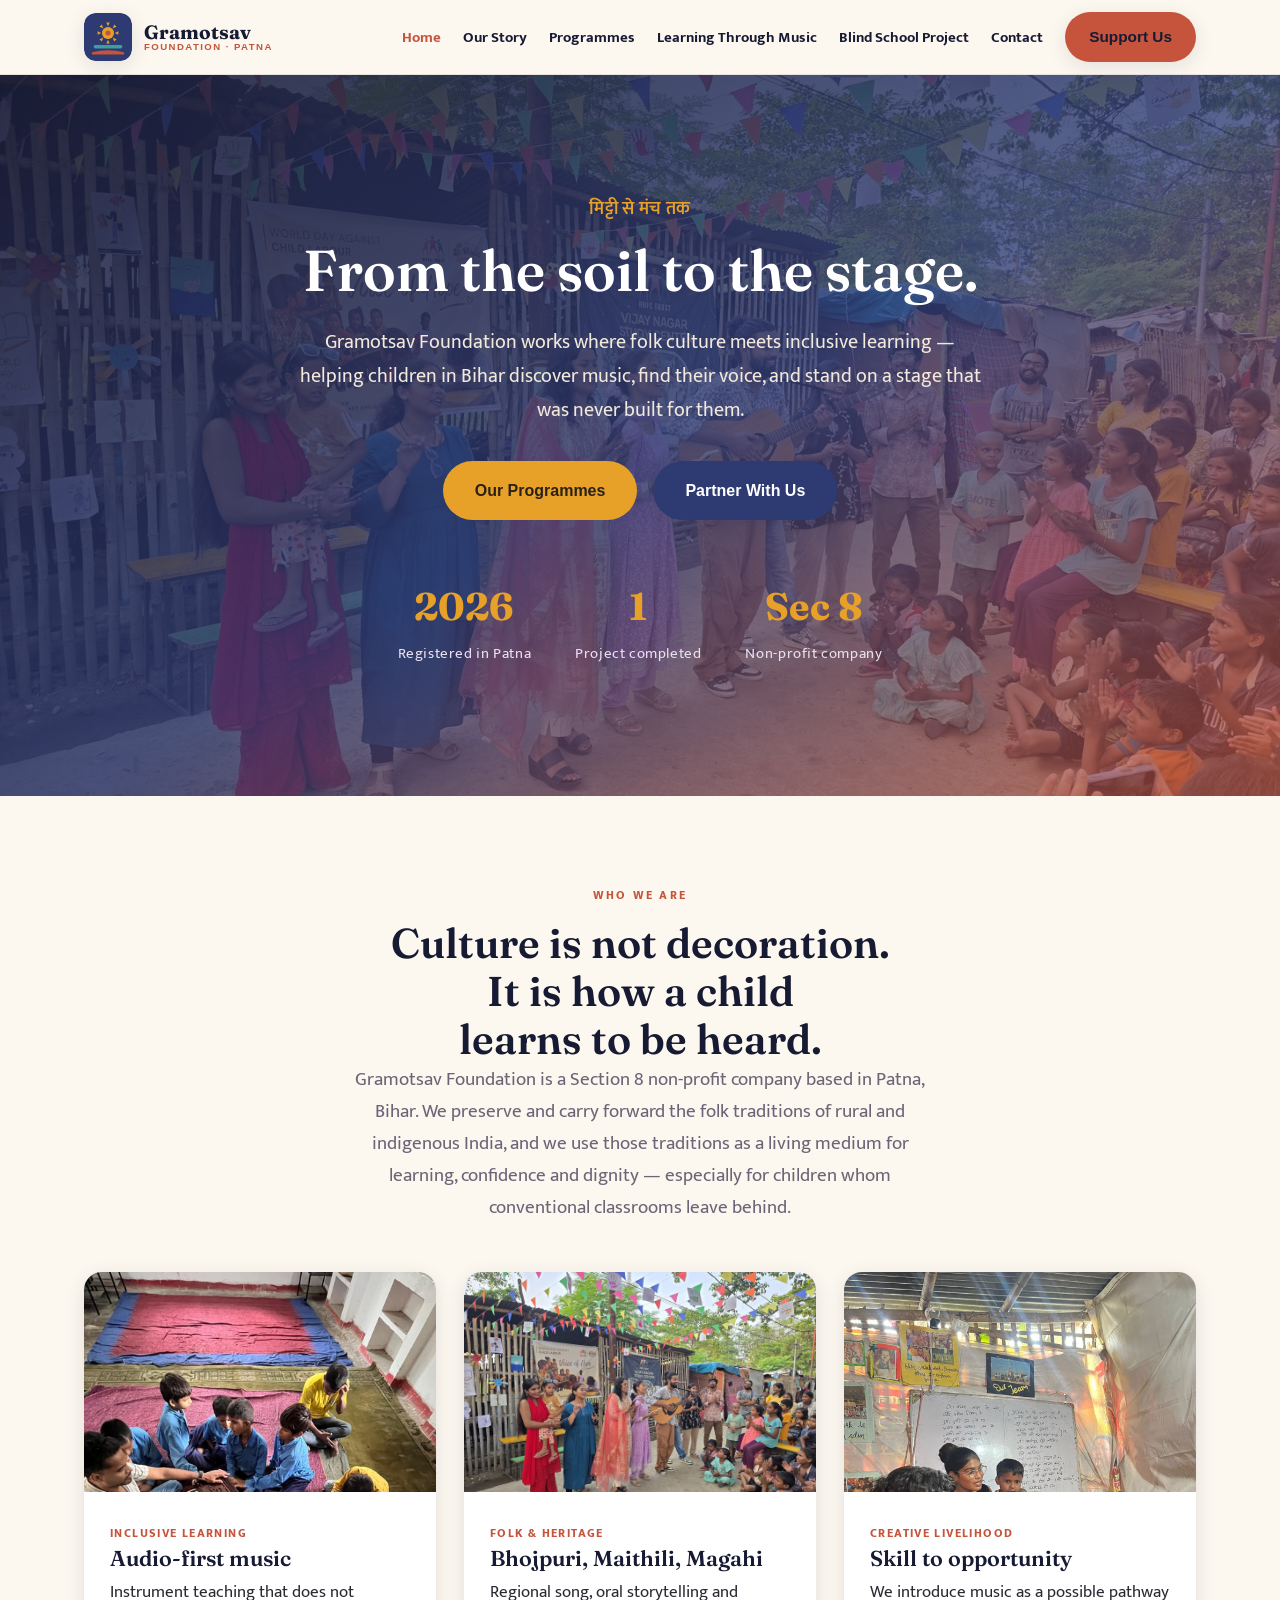
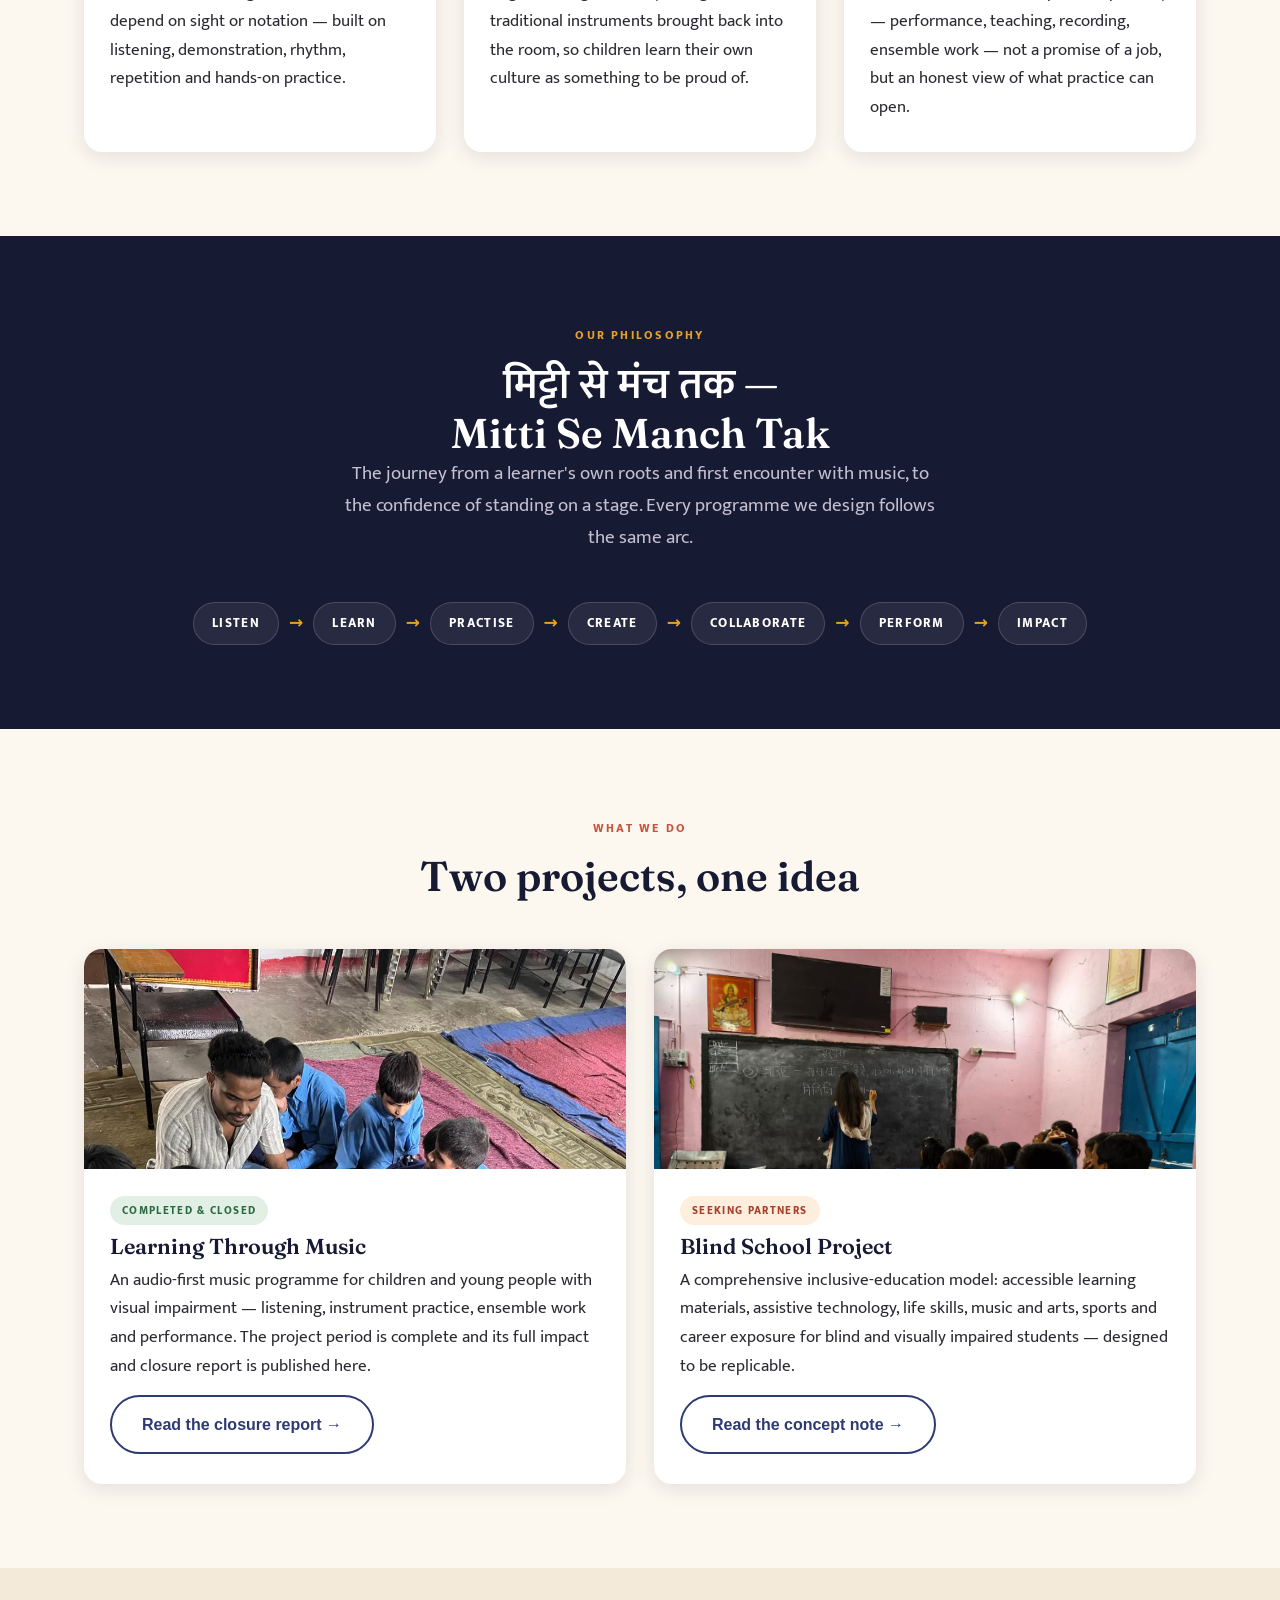
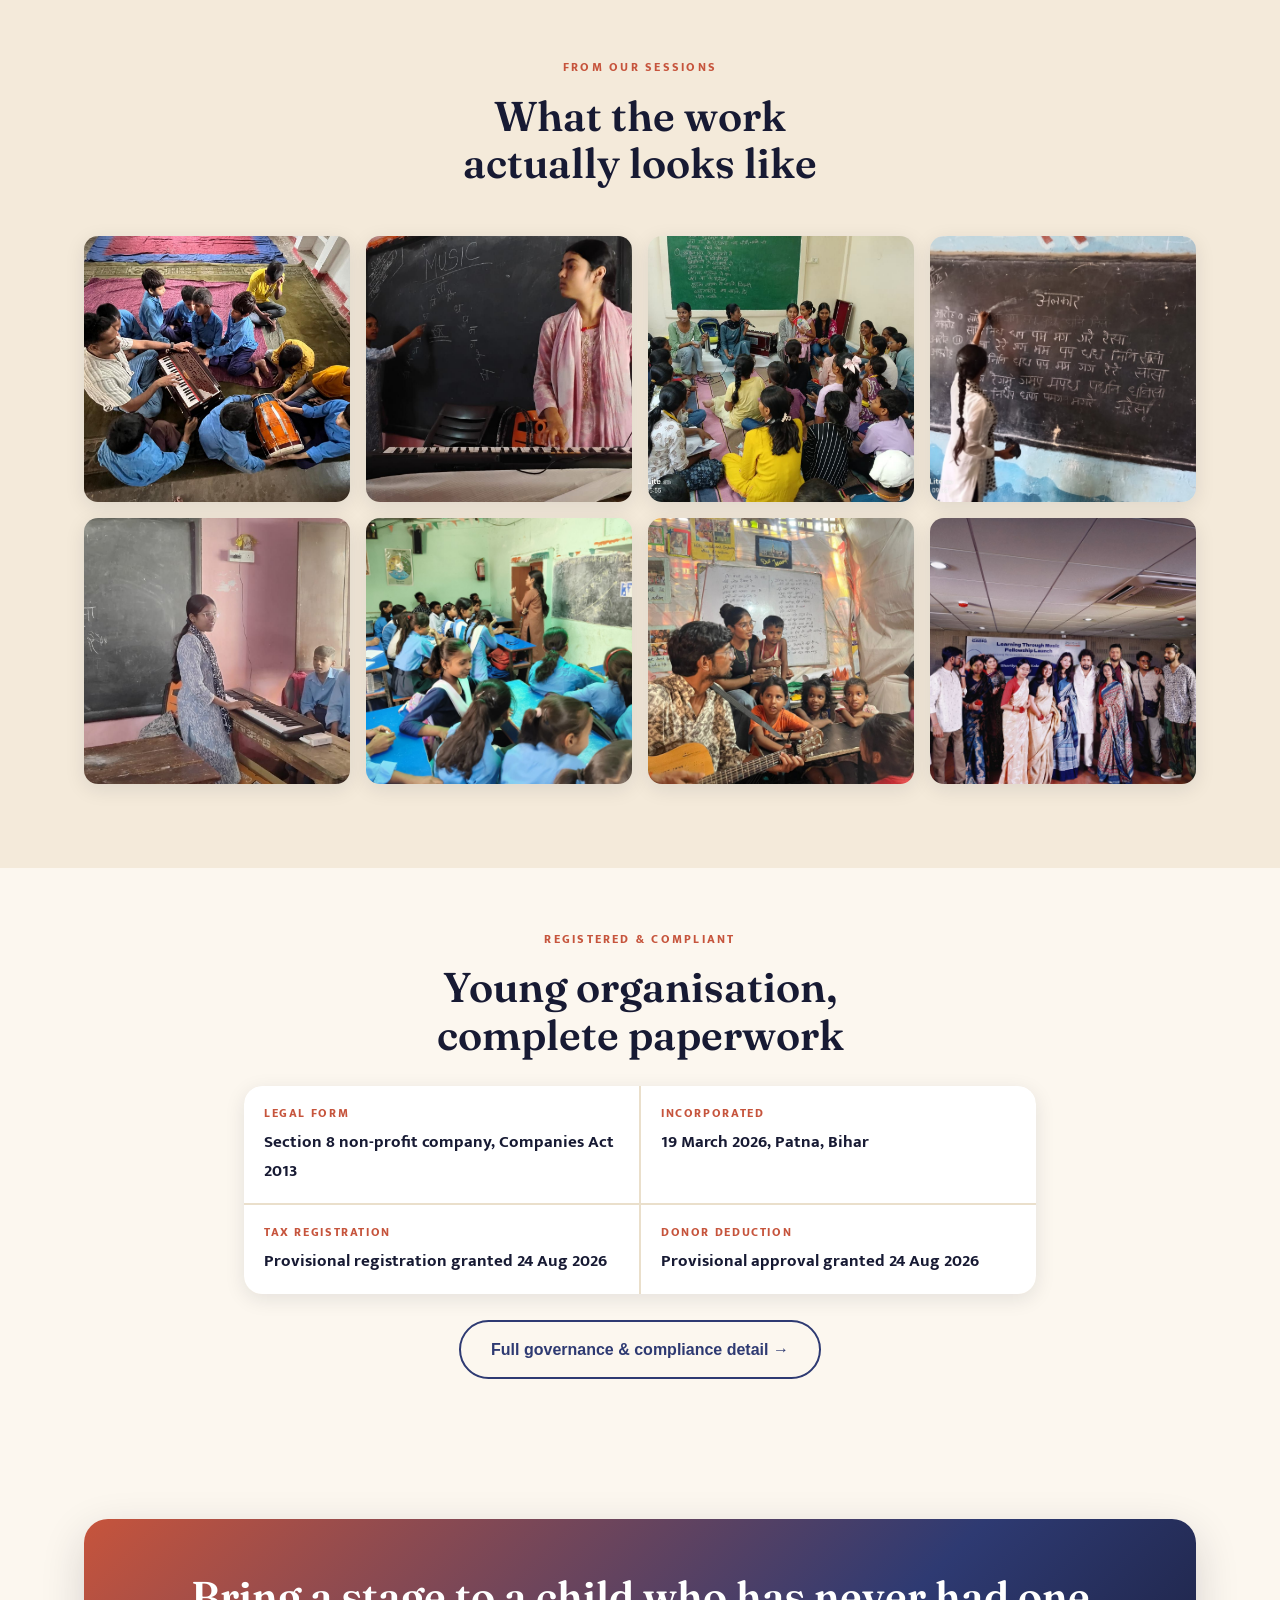
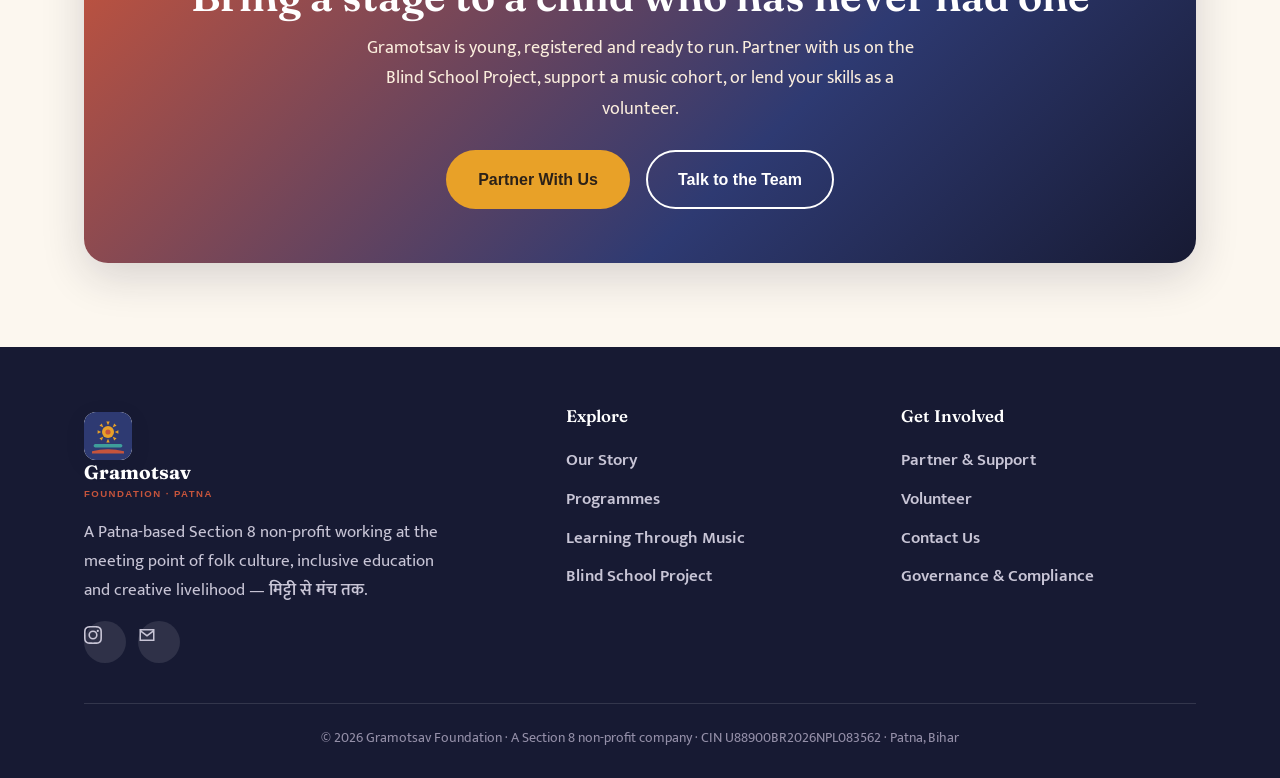
==== index.html @ 34607c69 "Gramotsav Foundation site + launch communication materials Eight-page static site for GitHub Pages, " ====
<!DOCTYPE html>
<html lang="en">
<head>
<meta charset="UTF-8" />
<meta name="viewport" content="width=device-width, initial-scale=1.0" />
<title>Gramotsav Foundation — Folk Culture & Inclusive Learning, Patna</title>
<meta name="description" content="Gramotsav Foundation is a Patna-based Section 8 non-profit using folk culture, music and the arts to build confidence, inclusion and creative livelihoods in Bihar. Mitti Se Manch Tak." />
<meta property="og:title" content="Gramotsav Foundation — Folk Culture & Inclusive Learning, Patna" />
<meta property="og:description" content="Gramotsav Foundation is a Patna-based Section 8 non-profit using folk culture, music and the arts to build confidence, inclusion and creative livelihoods in Bihar. Mitti Se Manch Tak." />
<meta property="og:type" content="website" />
<meta property="og:image" content="logo.png" />
<link rel="icon" href="logo.svg" type="image/svg+xml" />
<link rel="apple-touch-icon" href="logo.png" />
<link rel="preconnect" href="https://fonts.googleapis.com">
<link rel="preconnect" href="https://fonts.gstatic.com" crossorigin>
<link href="https://fonts.googleapis.com/css2?family=Fraunces:opsz,wght@9..144,500;9..144,600;9..144,700&family=Mukta:wght@400;600;700;800&display=swap" rel="stylesheet">
<link rel="stylesheet" href="styles.css" />
</head>
<body>

<header class="site-header">
  <nav class="nav">
    <a class="brand" href="index.html">
      <img class="brand-logo" src="logo.svg" alt="Gramotsav Foundation logo" />
      <span class="brand-name">Gramotsav<span>Foundation · Patna</span></span>
    </a>
    <button class="nav-toggle" aria-label="Menu" aria-expanded="false">&#9776;</button>
    <ul class="nav-links">
      <li><a href="index.html" class="active">Home</a></li>
      <li><a href="our-story.html">Our Story</a></li>
      <li><a href="programmes.html">Programmes</a></li>
      <li><a href="learning-through-music.html">Learning Through Music</a></li>
      <li><a href="blind-school-project.html">Blind School Project</a></li>
      <li><a href="contact.html">Contact</a></li>
      <li><a href="support.html" class="btn btn--primary nav-cta">Support Us</a></li>
    </ul>
  </nav>
</header>

<section class="hero">
  <div class="container">
    <span class="tagline-hi">मिट्टी से मंच तक</span>
    <h1>From the soil to the stage.</h1>
    <p>Gramotsav Foundation works where folk culture meets inclusive learning &mdash; helping children in Bihar discover music, find their voice, and stand on a stage that was never built for them.</p>
    <div class="btn-row">
      <a href="programmes.html" class="btn btn--light">Our Programmes</a>
      <a href="support.html" class="btn btn--green">Partner With Us</a>
    </div>
    <div class="hero-stats">
      <div class="hero-stat"><b>2026</b><span>Registered in Patna</span></div>
      <div class="hero-stat"><b>1</b><span>Project completed</span></div>
      <div class="hero-stat"><b>Sec&nbsp;8</b><span>Non-profit company</span></div>
    </div>
  </div>
</section>

<!-- MISSION -->
<section class="section">
  <div class="container section-head">
    <span class="eyebrow">Who We Are</span>
    <h2>Culture is not decoration. It is how a child learns to be heard.</h2>
    <p class="lead mx-auto">Gramotsav Foundation is a Section 8 non-profit company based in Patna, Bihar. We preserve and carry forward the folk traditions of rural and indigenous India, and we use those traditions as a living medium for learning, confidence and dignity &mdash; especially for children whom conventional classrooms leave behind.</p>
  </div>
  <div class="container">
    <div class="grid grid-3">
      <div class="card">
        <div class="card-media"><img src="img/harmonium-hands.jpg" alt="Children gathered closely around a harmonium and dholak, learning by touch and sound" /></div>
        <div class="card-body">
          <span class="card-tag">Inclusive Learning</span>
          <h3>Audio-first music</h3>
          <p>Instrument teaching that does not depend on sight or notation &mdash; built on listening, demonstration, rhythm, repetition and hands-on practice.</p>
        </div>
      </div>
      <div class="card">
        <div class="card-media"><img src="img/community-event.jpg" alt="A community cultural gathering with festive bunting and families watching a performance" /></div>
        <div class="card-body">
          <span class="card-tag">Folk &amp; Heritage</span>
          <h3>Bhojpuri, Maithili, Magahi</h3>
          <p>Regional song, oral storytelling and traditional instruments brought back into the room, so children learn their own culture as something to be proud of.</p>
        </div>
      </div>
      <div class="card">
        <div class="card-media"><img src="img/guitar-community.jpg" alt="A facilitator playing guitar with young children in a community learning space" /></div>
        <div class="card-body">
          <span class="card-tag">Creative Livelihood</span>
          <h3>Skill to opportunity</h3>
          <p>We introduce music as a possible pathway &mdash; performance, teaching, recording, ensemble work &mdash; not a promise of a job, but an honest view of what practice can open.</p>
        </div>
      </div>
    </div>
  </div>
</section>

<!-- PHILOSOPHY -->
<section class="section section--navy">
  <div class="container section-head">
    <span class="eyebrow">Our Philosophy</span>
    <h2><span class="devnagri">मिट्टी से मंच तक</span> &mdash; Mitti Se Manch Tak</h2>
    <p class="lead mx-auto">The journey from a learner's own roots and first encounter with music, to the confidence of standing on a stage. Every programme we design follows the same arc.</p>
  </div>
  <div class="container">
<div class="journey">
  <span>Listen</span><i>&rarr;</i><span>Learn</span><i>&rarr;</i><span>Practise</span><i>&rarr;</i>
  <span>Create</span><i>&rarr;</i><span>Collaborate</span><i>&rarr;</i><span>Perform</span><i>&rarr;</i><span>Impact</span>
</div>
</div>
</section>

<!-- PROGRAMMES -->
<section class="section">
  <div class="container section-head">
    <span class="eyebrow">What We Do</span>
    <h2>Two projects, one idea</h2>
  </div>
  <div class="container">
    <div class="grid grid-2">
      <div class="card">
        <div class="card-media"><img src="img/harmonium-dholak.jpg" alt="Students seated on the floor around a harmonium and dholak during a music session" /></div>
        <div class="card-body">
          <span class="pill pill--done">Completed &amp; closed</span>
          <h3>Learning Through Music</h3>
          <p>An audio-first music programme for children and young people with visual impairment &mdash; listening, instrument practice, ensemble work and performance. The project period is complete and its full impact and closure report is published here.</p>
          <a href="learning-through-music.html" class="btn btn--ghost" style="margin-top:14px;">Read the closure report &rarr;</a>
        </div>
      </div>
      <div class="card">
        <div class="card-media"><img src="img/music-session-school.jpg" alt="A facilitator teaching a music session to a class of school students" /></div>
        <div class="card-body">
          <span class="pill pill--open">Seeking partners</span>
          <h3>Blind School Project</h3>
          <p>A comprehensive inclusive-education model: accessible learning materials, assistive technology, life skills, music and arts, sports and career exposure for blind and visually impaired students &mdash; designed to be replicable.</p>
          <a href="blind-school-project.html" class="btn btn--ghost" style="margin-top:14px;">Read the concept note &rarr;</a>
        </div>
      </div>
    </div>
  </div>
</section>

<!-- GALLERY -->
<section class="section section--soft">
  <div class="container section-head">
    <span class="eyebrow">From Our Sessions</span>
    <h2>What the work actually looks like</h2>
  </div>
  <div class="container">
    <div class="gallery">
      <a href="img/harmonium-hands.jpg" target="_blank"><img src="img/harmonium-hands.jpg" alt="Children learning harmonium by touch" loading="lazy" /></a>
      <a href="img/music-class-board.jpg" target="_blank"><img src="img/music-class-board.jpg" alt="A music session at the blackboard with a keyboard" loading="lazy" /></a>
      <a href="img/community-session.jpg" target="_blank"><img src="img/community-session.jpg" alt="A community learning session with children seated on the floor" loading="lazy" /></a>
      <a href="img/blackboard-alankar.jpg" target="_blank"><img src="img/blackboard-alankar.jpg" alt="A student writing on the blackboard during a session" loading="lazy" /></a>
      <a href="img/keyboard-teaching.jpg" target="_blank"><img src="img/keyboard-teaching.jpg" alt="A facilitator teaching at the keyboard" loading="lazy" /></a>
      <a href="img/classroom-activity.jpg" target="_blank"><img src="img/classroom-activity.jpg" alt="Students working together during a classroom activity" loading="lazy" /></a>
      <a href="img/guitar-community.jpg" target="_blank"><img src="img/guitar-community.jpg" alt="A guitar session with young children in a community space" loading="lazy" /></a>
      <a href="img/fellowship-launch.jpg" target="_blank"><img src="img/fellowship-launch.jpg" alt="The Learning Through Music Fellowship launch event" loading="lazy" /></a>
    </div>
  </div>
</section>

<!-- REGISTRATION STRIP -->
<section class="section section--tight">
  <div class="container section-head" style="margin-bottom:26px;">
    <span class="eyebrow">Registered &amp; Compliant</span>
    <h2>Young organisation, complete paperwork</h2>
  </div>
  <div class="container" style="max-width:840px;">
    <dl class="facts">
      <div><dt>Legal form</dt><dd>Section 8 non-profit company, Companies Act 2013</dd></div>
      <div><dt>Incorporated</dt><dd>19 March 2026, Patna, Bihar</dd></div>
      <div><dt>Tax registration</dt><dd>Provisional registration granted 24 Aug 2026</dd></div>
      <div><dt>Donor deduction</dt><dd>Provisional approval granted 24 Aug 2026</dd></div>
    </dl>
    <div class="btn-row center" style="margin-top:26px;">
      <a href="transparency.html" class="btn btn--ghost">Full governance &amp; compliance detail &rarr;</a>
    </div>
  </div>
</section>

<section class="section">
  <div class="container">
    <div class="cta-band">
      <h2>Bring a stage to a child who has never had one</h2>
      <p>Gramotsav is young, registered and ready to run. Partner with us on the Blind School Project, support a music cohort, or lend your skills as a volunteer.</p>
      <div class="btn-row center">
        <a href="support.html" class="btn btn--light">Partner With Us</a>
        <a href="contact.html" class="btn btn--ghost" style="border-color:#fff;color:#fff;">Talk to the Team</a>
      </div>
    </div>
  </div>
</section>

<footer class="site-footer">
  <div class="container">
    <div class="footer-grid">
      <div>
        <a class="brand" href="index.html" style="margin-bottom:14px;">
          <img class="brand-logo" src="logo.svg" alt="Gramotsav Foundation logo" />
          <span class="brand-name" style="color:#fff;">Gramotsav<span>Foundation · Patna</span></span>
        </a>
        <p style="max-width:36ch;">A Patna-based Section 8 non-profit working at the meeting point of folk culture, inclusive education and creative livelihood &mdash; <span class="devnagri">मिट्टी से मंच तक</span>.</p>
        <div class="socials">
          <a class="social-btn" href="https://www.instagram.com/gramotsavfoundation/" target="_blank" rel="noopener" aria-label="Instagram"><svg viewBox="0 0 24 24" aria-hidden="true"><path d="M12 2.16c3.2 0 3.58.01 4.85.07 1.17.05 1.8.25 2.23.41.56.22.96.48 1.38.9.42.42.68.82.9 1.38.16.42.36 1.06.41 2.23.06 1.27.07 1.65.07 4.85s-.01 3.58-.07 4.85c-.05 1.17-.25 1.8-.41 2.23-.22.56-.48.96-.9 1.38-.42.42-.82.68-1.38.9-.42.16-1.06.36-2.23.41-1.27.06-1.65.07-4.85.07s-3.58-.01-4.85-.07c-1.17-.05-1.8-.25-2.23-.41a3.7 3.7 0 0 1-1.38-.9 3.7 3.7 0 0 1-.9-1.38c-.16-.42-.36-1.06-.41-2.23C2.17 15.58 2.16 15.2 2.16 12s.01-3.58.07-4.85c.05-1.17.25-1.8.41-2.23.22-.56.48-.96.9-1.38.42-.42.82-.68 1.38-.9.42-.16 1.06-.36 2.23-.41C8.42 2.17 8.8 2.16 12 2.16ZM12 0C8.74 0 8.33.01 7.05.07 5.78.13 4.9.33 4.14.63c-.79.3-1.46.72-2.13 1.38C1.35 2.68.93 3.35.63 4.14.33 4.9.13 5.78.07 7.05.01 8.33 0 8.74 0 12s.01 3.67.07 4.95c.06 1.27.26 2.15.56 2.91.3.79.72 1.46 1.38 2.13.67.66 1.34 1.08 2.13 1.38.76.3 1.64.5 2.91.56C8.33 23.99 8.74 24 12 24s3.67-.01 4.95-.07c1.27-.06 2.15-.26 2.91-.56a5.9 5.9 0 0 0 2.13-1.38 5.9 5.9 0 0 0 1.38-2.13c.3-.76.5-1.64.56-2.91.06-1.28.07-1.69.07-4.95s-.01-3.67-.07-4.95c-.06-1.27-.26-2.15-.56-2.91a5.9 5.9 0 0 0-1.38-2.13A5.9 5.9 0 0 0 19.86.63c-.76-.3-1.64-.5-2.91-.56C15.67.01 15.26 0 12 0Zm0 5.84a6.16 6.16 0 1 0 0 12.32 6.16 6.16 0 0 0 0-12.32ZM12 16a4 4 0 1 1 0-8 4 4 0 0 1 0 8Zm6.41-10.85a1.44 1.44 0 1 0 0 2.88 1.44 1.44 0 0 0 0-2.88Z"/></svg></a>
          <a class="social-btn" href="mailto:gramotsavfoundation@gmail.com" aria-label="Email"><svg viewBox="0 0 24 24" aria-hidden="true"><path d="M2 4h20v16H2V4Zm2.4 2L12 11.6 19.6 6H4.4ZM20 8.3l-8 5.9-8-5.9V18h16V8.3Z"/></svg></a>
        </div>
      </div>
      <div>
        <h4>Explore</h4>
        <a href="our-story.html">Our Story</a>
        <a href="programmes.html">Programmes</a>
        <a href="learning-through-music.html">Learning Through Music</a>
        <a href="blind-school-project.html">Blind School Project</a>
      </div>
      <div>
        <h4>Get Involved</h4>
        <a href="support.html">Partner &amp; Support</a>
        <a href="support.html#volunteer">Volunteer</a>
        <a href="contact.html">Contact Us</a>
        <a href="transparency.html">Governance &amp; Compliance</a>
      </div>
    </div>
    <div class="footer-bottom">
      &copy; 2026 Gramotsav Foundation &middot; A Section 8 non-profit company &middot; CIN U88900BR2026NPL083562 &middot; Patna, Bihar
    </div>
  </div>
</footer>

<script src="main.js"></script>
</body>
</html>
---- styles.css ----
/* ==========================================================================
   GRAMOTSAV FOUNDATION — shared stylesheet
   Palette: indigo night, marigold, terracotta and river-teal on warm cream.
   Drawn from Indian folk-festival colour — the mitti (earth) and the manch (stage).
   ========================================================================== */

:root {
  --indigo: #2E3A72;
  --indigo-dark: #1F2750;
  --night: #171A33;
  --marigold: #E8A128;
  --marigold-dark: #C9860F;
  --terracotta: #C6543C;
  --terracotta-dark: #A63F2B;
  --teal: #3E9E9B;
  --teal-deep: #2C7B79;
  --bg: #FCF7EF;
  --bg-deep: #F4EADA;
  --ink: #2B2A33;
  --muted: #6A6577;
  --white: #ffffff;
  --shadow: 0 14px 44px rgba(23, 26, 51, 0.16);
  --shadow-sm: 0 5px 20px rgba(23, 26, 51, 0.10);
  --radius: 18px;
  --maxw: 1160px;

  /* aliases so inherited rules keep working */
  --blue: var(--indigo);
  --blue-dark: var(--indigo-dark);
  --navy: var(--night);
  --magenta: var(--terracotta);
  --magenta-dark: var(--terracotta-dark);
  --purple: var(--indigo);
}

* { margin: 0; padding: 0; box-sizing: border-box; }
html { scroll-behavior: smooth; }

body {
  font-family: 'Mukta', 'Nunito Sans', system-ui, -apple-system, sans-serif;
  color: var(--ink);
  background: var(--bg);
  line-height: 1.7;
  font-size: 17px;
  -webkit-font-smoothing: antialiased;
}

h1, h2, h3, h4 {
  font-family: 'Fraunces', Georgia, serif;
  text-wrap: balance;
  color: var(--navy);
  line-height: 1.15;
  font-weight: 600;
}
h1 { font-size: clamp(2.2rem, 5vw, 3.6rem); }
h2 { font-size: clamp(1.8rem, 3.5vw, 2.6rem); }
h3 { font-size: 1.35rem; }

a { color: var(--blue); text-decoration: none; transition: color .2s; }
a:hover { color: var(--blue-dark); }
img { max-width: 100%; display: block; }

.container { max-width: var(--maxw); margin: 0 auto; padding: 0 24px; }
.section { padding: 84px 0; }
.section--tight { padding: 56px 0; }
.section--soft { background: var(--bg-deep); }
.section--navy { background: var(--night); color: #d8d6e4; }
.section--navy h2, .section--navy h3 { color: #fff; }

.eyebrow {
  display: inline-block; text-transform: uppercase; letter-spacing: 0.18em;
  font-size: 0.78rem; font-weight: 800; color: var(--magenta); margin-bottom: 14px;
}
.section--navy .eyebrow { color: var(--marigold); }

.lead { font-size: 1.18rem; color: var(--muted); max-width: 60ch; }
.section--navy .lead { color: #c2bfd2; }

.center { text-align: center; }
.mx-auto { margin-left: auto; margin-right: auto; }
.mt-40 { margin-top: 40px; }
.mb-16 { margin-bottom: 16px; }
.section-head { text-align: center; max-width: 64ch; margin: 0 auto 48px; }

/* ---------- Buttons ---------- */
.btn {
  display: inline-block; padding: 14px 30px; border-radius: 999px;
  font-weight: 800; font-family: 'Nunito Sans', sans-serif; font-size: 1rem;
  cursor: pointer; border: 2px solid transparent;
  transition: transform .15s, box-shadow .2s, background .2s;
}
.btn:hover { transform: translateY(-2px); }
.btn--primary { background: var(--magenta); color: #fff; box-shadow: var(--shadow-sm); }
.btn--primary:hover { background: var(--magenta-dark); color: #fff; }
.btn--green { background: var(--blue); color: #fff; box-shadow: var(--shadow-sm); }  /* adopt / secondary */
.btn--green:hover { background: var(--blue-dark); color: #fff; }
.btn--ghost { background: transparent; border-color: var(--blue); color: var(--blue); }
.btn--ghost:hover { background: var(--blue); color: #fff; }
.btn--light { background: var(--marigold); color: #2B2118; }
.btn--light:hover { background: var(--marigold-dark); color: #2B2118; }
.btn-row { display: flex; gap: 16px; flex-wrap: wrap; }
.btn-row.center { justify-content: center; }

/* ---------- Header / Nav ---------- */
.site-header {
  position: sticky; top: 0; z-index: 50;
  background: rgba(252, 247, 239, 0.93); backdrop-filter: blur(10px);
  border-bottom: 1px solid rgba(23,26,51,0.09);
}
.nav { display: flex; align-items: center; justify-content: space-between;
  padding: 12px 24px; max-width: var(--maxw); margin: 0 auto; }
.brand { display: flex; align-items: center; gap: 12px; }
.brand-logo { width: 48px; height: 48px; border-radius: 12px; box-shadow: var(--shadow-sm); background:#fff; }
.brand-name { font-family: 'Fraunces', serif; font-weight: 700; font-size: 1.2rem; color: var(--navy); line-height: 1.05; }
.brand-name span { display: block; font-family: 'Nunito Sans', sans-serif; font-weight: 700; font-size: 0.6rem; letter-spacing: 0.15em; text-transform: uppercase; color: var(--magenta); }

.nav-links { display: flex; align-items: center; gap: 22px; list-style: none; }
.nav-links a { color: var(--navy); font-weight: 700; font-size: 0.96rem; }
.nav-links a:hover, .nav-links a.active { color: var(--magenta); }
.nav-cta { padding: 10px 22px !important; font-size: 0.9rem; }
.nav-toggle { display: none; background: none; border: 0; font-size: 1.7rem; color: var(--navy); cursor: pointer; }

/* ---------- Hero ---------- */
.hero {
  position: relative; color: #fff; text-align: center;
  padding: 118px 24px 128px; overflow: hidden;
  background:
    linear-gradient(150deg, rgba(23,26,51,0.90), rgba(46,58,114,0.78) 52%, rgba(198,84,60,0.62)),
    url('img/community-event.jpg') center/cover no-repeat;
}
.hero h1 { color: #fff; max-width: 20ch; margin: 0 auto 20px; text-wrap: balance; }
.hero p { font-size: 1.25rem; max-width: 58ch; margin: 0 auto 34px; color: #f2e9dc; }
.hero .btn-row { justify-content: center; }
.hero-stats { display: flex; gap: 44px; justify-content: center; flex-wrap: wrap; margin-top: 54px; }
.hero-stat b { display: block; font-family: 'Fraunces', serif; font-size: 2.4rem; color: var(--marigold); }
.hero-stat span { font-size: 0.95rem; letter-spacing: 0.04em; color: #eadff0; }

/* ---------- Page banner ---------- */
.page-banner { background: linear-gradient(140deg, var(--night), var(--indigo) 55%, var(--terracotta)); color: #fff; text-align: center; padding: 74px 24px; }
.page-banner h1 { color: #fff; margin-bottom: 12px; }
.page-banner p { color: #ded9ea; max-width: 54ch; margin: 0 auto; font-size: 1.12rem; }

/* ---------- Grid & Cards ---------- */
.grid { display: grid; gap: 28px; }
.grid-2 { grid-template-columns: repeat(2, 1fr); }
.grid-3 { grid-template-columns: repeat(3, 1fr); }
.grid-4 { grid-template-columns: repeat(4, 1fr); }

.card { background: #fff; border-radius: var(--radius); overflow: hidden;
  box-shadow: var(--shadow-sm); transition: transform .2s, box-shadow .2s;
  display: flex; flex-direction: column; }
.card:hover { transform: translateY(-4px); box-shadow: var(--shadow); }
.card-media { height: 220px; display: grid; place-items: center; font-size: 4rem; color: #fff; overflow: hidden; }
.card-media img { width: 100%; height: 100%; object-fit: cover; }
.card-body { padding: 26px 26px 30px; }
.card-body h3 { margin-bottom: 6px; }
.card-tag { font-size: 0.72rem; font-weight: 800; text-transform: uppercase; letter-spacing: 0.12em; color: var(--magenta); }

/* gradient placeholders (fallback / icon tiles) */
.ph-1 { background: linear-gradient(135deg,var(--indigo),var(--teal)); }
.ph-2 { background: linear-gradient(135deg,var(--night),var(--indigo)); }
.ph-3 { background: linear-gradient(135deg,var(--teal-deep),var(--indigo)); }
.ph-4 { background: linear-gradient(135deg,var(--terracotta),var(--marigold)); }
.ph-5 { background: linear-gradient(135deg,var(--indigo),var(--night)); }
.ph-6 { background: linear-gradient(135deg,var(--marigold),var(--terracotta-dark)); }

/* ---------- Story blocks ---------- */
.story { display: grid; grid-template-columns: 1fr 1.2fr; gap: 44px; align-items: center; margin-bottom: 72px; }
.story:last-child { margin-bottom: 0; }
.story:nth-child(even) .story-media { order: 2; }
.story-media { border-radius: var(--radius); min-height: 340px; overflow: hidden;
  display: grid; place-items: center; color: #fff; font-size: 5rem; box-shadow: var(--shadow); }
.story-media img { width: 100%; height: 100%; min-height: 340px; object-fit: cover; }
.story h3 { font-size: 1.9rem; margin-bottom: 8px; }
.story .kicker { color: var(--magenta); font-weight: 800; text-transform: uppercase; letter-spacing: 0.1em; font-size: 0.78rem; }

/* ---------- Quote / testimonial ---------- */
.quote { background: #fff; border-left: 5px solid var(--magenta); border-radius: 14px; padding: 30px 32px; box-shadow: var(--shadow-sm); }
.quote p { font-style: italic; color: var(--muted); margin-bottom: 14px; }
.quote .who { font-weight: 800; color: var(--navy); font-style: normal; }
.quote .who span { display: block; font-weight: 600; font-size: 0.85rem; color: var(--magenta); }

/* ---------- Stat strip ---------- */
.stat-strip { display: grid; grid-template-columns: repeat(4,1fr); gap: 24px; text-align: center; }
.stat-strip .num { font-family: 'Fraunces', serif; font-size: 2.6rem; color: var(--blue); }
.section--navy .stat-strip .num { color: var(--marigold); }
.stat-strip .lbl { font-weight: 700; font-size: 0.95rem; }

/* ---------- Social strip ---------- */
.social-strip { display: grid; grid-template-columns: repeat(3,1fr); gap: 22px; text-align: center; }
.social-stat { background:#fff; border-radius: var(--radius); padding: 26px 18px; box-shadow: var(--shadow-sm); }
.social-stat .big { font-family:'Fraunces',serif; font-size: 2.2rem; color: var(--magenta); }
.social-stat .plat { font-weight: 800; color: var(--navy); }
.social-stat a { font-weight: 700; }

/* ---------- Videos ---------- */
.video-embed { position: relative; padding-bottom: 56.25%; height: 0; overflow: hidden;
  border-radius: var(--radius); box-shadow: var(--shadow-sm); background:#000; }
.video-embed iframe { position: absolute; inset: 0; width: 100%; height: 100%; border: 0; }
.video-feature .video-embed { box-shadow: var(--shadow); }
.video-title { font-weight: 800; color: var(--navy); margin-top: 12px; font-size: 1rem; }
.video-grid { display: grid; grid-template-columns: repeat(3,1fr); gap: 26px; }

/* ---------- Gallery ---------- */
.gallery { display: grid; grid-template-columns: repeat(4,1fr); gap: 16px; }
.gallery a { border-radius: 14px; overflow: hidden; box-shadow: var(--shadow-sm); aspect-ratio: 1/1; }
.gallery img { width: 100%; height: 100%; object-fit: cover; transition: transform .3s; }
.gallery a:hover img { transform: scale(1.06); }

/* ---------- Steps ---------- */
.steps { counter-reset: step; display: grid; gap: 22px; }
.step { display: flex; gap: 20px; align-items: flex-start; }
.step-num { flex: none; width: 46px; height: 46px; border-radius: 50%; background: var(--blue); color: #fff;
  font-weight: 800; display: grid; place-items: center; font-size: 1.2rem; }

/* ---------- CTA band ---------- */
.cta-band { background: linear-gradient(135deg, var(--terracotta), var(--indigo) 62%, var(--night));
  color: #fff; text-align: center; border-radius: 24px; padding: 54px 30px; box-shadow: var(--shadow); }
.cta-band h2 { color: #fff; margin-bottom: 12px; }
.cta-band p { max-width: 56ch; margin: 0 auto 26px; color: #fbeedd; font-size: 1.12rem; }

/* ---------- Donate tiers ---------- */
.tier { background:#fff; border-radius: var(--radius); padding: 30px 26px; text-align:center;
  box-shadow: var(--shadow-sm); border: 2px solid transparent; transition: .2s; display:flex; flex-direction:column; }
.tier:hover { border-color: var(--magenta); transform: translateY(-4px); }
.tier.featured { border-color: var(--terracotta); background: linear-gradient(180deg,#fff,#fdf1e6); }
.tier .amt { font-family:'Fraunces',serif; font-size: 2.2rem; color: var(--magenta); }
.tier .per { font-size: 0.85rem; color: var(--muted); }
.tier ul { list-style: none; text-align:left; margin: 18px 0 24px; }
.tier li { padding: 7px 0 7px 26px; position: relative; }
.tier li::before { content:"◆"; color: var(--marigold); position:absolute; left:0; }
.tier .btn { margin-top: auto; }

/* ---------- Forms ---------- */
.form-card { background:#fff; border-radius: var(--radius); padding: 34px; box-shadow: var(--shadow-sm); }
.field { margin-bottom: 18px; }
.field label { display:block; font-weight:700; margin-bottom:6px; color: var(--navy); font-size: 0.95rem; }
.field input, .field textarea, .field select { width:100%; padding: 12px 14px; border:1.5px solid #e0d3bd;
  border-radius: 12px; font-family: inherit; font-size: 1rem; background: var(--bg); color: var(--ink); }
.field input:focus, .field textarea:focus { outline:none; border-color: var(--magenta); }

/* ---------- Info list ---------- */
.info-list { list-style:none; display:grid; gap: 18px; }
.info-list li { display:flex; gap: 14px; align-items:flex-start; }
.info-ic { font-size:1.5rem; flex:none; }

/* ---------- Footer ---------- */
.site-footer { background: var(--night); color: #c8c5d6; padding: 60px 0 28px; }
.footer-grid { display:grid; grid-template-columns: 1.5fr 1fr 1fr; gap: 40px; }
.footer-grid h4 { color: #fff; margin-bottom: 14px; font-size: 1.05rem; }
.footer-grid a { color: #c8c5d6; display:block; padding: 5px 0; font-weight: 600; }
.footer-grid a:hover { color: var(--marigold); }
.socials { display:flex; gap: 12px; margin-top: 16px; }
.social-btn { width: 42px; height: 42px; border-radius: 50%; background: rgba(255,255,255,0.1);
  display:grid; place-items:center; font-weight:800; color:#fff; font-size:0.8rem; }
.social-btn:hover { background: var(--magenta); color:#fff; }
.footer-bottom { border-top:1px solid rgba(255,255,255,0.12); margin-top: 40px; padding-top: 22px; text-align:center; font-size: 0.88rem; color:#948fa8; }

/* ---------- Responsive ---------- */
@media (max-width: 980px) {
  .video-grid { grid-template-columns: repeat(2,1fr); }
  .gallery { grid-template-columns: repeat(3,1fr); }
}

@media (max-width: 880px) {
  .grid-2, .grid-3, .grid-4 { grid-template-columns: 1fr; }
  .story { grid-template-columns: 1fr; gap: 24px; }
  .story:nth-child(even) .story-media { order: 0; }
  .stat-strip { grid-template-columns: repeat(2,1fr); }
  .social-strip { grid-template-columns: 1fr; }
  .video-grid { grid-template-columns: 1fr; }
  .gallery { grid-template-columns: repeat(2,1fr); }
  .footer-grid { grid-template-columns: 1fr; gap: 28px; }
  .nav-toggle { display: block; }
  .nav-links { display: none; position: absolute; top: 100%; left: 0; right: 0;
    flex-direction: column; align-items: stretch; background: var(--bg);
    padding: 12px 20px 18px; box-shadow: var(--shadow); gap: 4px; }
  .nav-links.open { display: flex; }
  .nav-links li { width: 100%; }
  .nav-links a { display: block; padding: 12px 6px; border-radius: 10px; }
  .nav-links a:hover, .nav-links a.active { background: rgba(198,84,60,0.09); }
  .nav-links .nav-cta { text-align: center; margin-top: 6px; }
}

/* Phones */
@media (max-width: 600px) {
  body { font-size: 16px; }
  .container { padding: 0 18px; }
  .section { padding: 52px 0; }
  .section--tight { padding: 40px 0; }
  .section-head { margin-bottom: 34px; }

  .hero { padding: 74px 20px 76px; }
  .hero p { font-size: 1.05rem; margin-bottom: 28px; }
  .hero-stats { gap: 14px; margin-top: 40px; justify-content: space-between; }
  .hero-stat b { font-size: 1.8rem; }
  .hero-stat span { font-size: 0.82rem; }

  .page-banner { padding: 54px 20px; }
  .page-banner p { font-size: 1rem; }
  .lead { font-size: 1.06rem; }

  /* Full-width, easy-tap CTAs */
  .btn-row { flex-direction: column; align-items: stretch; }
  .btn-row .btn { width: 100%; text-align: center; }
  .btn { padding: 14px 22px; }

  .cta-band { padding: 38px 20px; border-radius: 18px; }
  .cta-band p { font-size: 1rem; }

  .card-body { padding: 22px 20px 24px; }
  .quote { padding: 24px 22px; }
  .form-card { padding: 24px 20px; }
  h3 { font-size: 1.25rem; }

  /* keep anchors clear of the sticky header */
  [id] { scroll-margin-top: 84px; }
}

@media (max-width: 380px) {
  .hero-stat b { font-size: 1.55rem; }
  .hero-stats { gap: 8px; }
}

.social-btn svg { width: 18px; height: 18px; fill: currentColor; display: block; }


/* ---------- Gramotsav additions ---------- */
.devnagri { font-family: 'Mukta', sans-serif; font-weight: 600; }
.hero .tagline-hi { font-family:'Mukta',sans-serif; font-size: 1.15rem; letter-spacing:.02em;
  color: var(--marigold); font-weight: 600; margin-bottom: 14px; display:block; }

/* Journey arrow strip: LISTEN -> LEARN -> ... */
.journey { display:flex; flex-wrap:wrap; gap:10px; justify-content:center; align-items:center; }
.journey span { background:#fff; border:1.5px solid #e6d8c2; border-radius:999px;
  padding:9px 18px; font-weight:800; font-size:.82rem; letter-spacing:.1em;
  text-transform:uppercase; color:var(--indigo); box-shadow: var(--shadow-sm); }
.journey i { color: var(--marigold); font-style:normal; font-weight:800; }
.section--navy .journey span { background: rgba(255,255,255,.07); border-color: rgba(255,255,255,.16); color:#fff; box-shadow:none; }

/* Two-column prose + table styling for project pages */
.prose { max-width: 74ch; margin: 0 auto; }
.prose h3 { margin: 34px 0 10px; }
.prose ul { margin: 12px 0 12px 22px; }
.prose li { margin-bottom: 7px; }
.prose p + p { margin-top: 14px; }

.table-wrap { overflow-x:auto; border-radius: var(--radius); box-shadow: var(--shadow-sm); background:#fff; }
table.tbl { width:100%; border-collapse: collapse; min-width: 520px; }
table.tbl th, table.tbl td { padding: 14px 18px; text-align:left; border-bottom:1px solid #efe3d0; vertical-align: top; }
table.tbl th { background: var(--bg-deep); font-family:'Fraunces',serif; color: var(--night); font-weight:600; font-size:.95rem; }
table.tbl tr:last-child td { border-bottom:0; }

/* Fact / compliance list */
.facts { display:grid; grid-template-columns: repeat(2,1fr); gap:2px; background:#eadfcb;
  border-radius: var(--radius); overflow:hidden; box-shadow: var(--shadow-sm); }
.facts div { background:#fff; padding:18px 20px; }
.facts dt { font-size:.72rem; text-transform:uppercase; letter-spacing:.14em; font-weight:800; color: var(--terracotta); margin-bottom:4px; }
.facts dd { font-weight:700; color: var(--night); word-break: break-word; }
@media (max-width:600px){ .facts { grid-template-columns:1fr; } }

/* Pull quote */
.pull { font-family:'Fraunces',serif; font-size: clamp(1.3rem,2.6vw,1.9rem); line-height:1.35;
  color: var(--indigo); text-align:center; max-width: 24ch; margin: 0 auto; }

/* Status pill */
.pill { display:inline-block; font-size:.7rem; font-weight:800; letter-spacing:.12em;
  text-transform:uppercase; padding:5px 12px; border-radius:999px; margin-bottom:10px; }
.pill--done { background:#e2efe5; color:#2C6B42; }
.pill--open { background:#fdeedd; color: var(--terracotta-dark); }

/* Note box */
.note { background:#fff; border-left:5px solid var(--marigold); border-radius:14px;
  padding:22px 24px; box-shadow: var(--shadow-sm); }
.note strong { color: var(--night); }

/* Prose headings should not balance-wrap (long body headings read better ragged) */
.prose h2, .prose h3, table.tbl th { text-wrap: initial; }
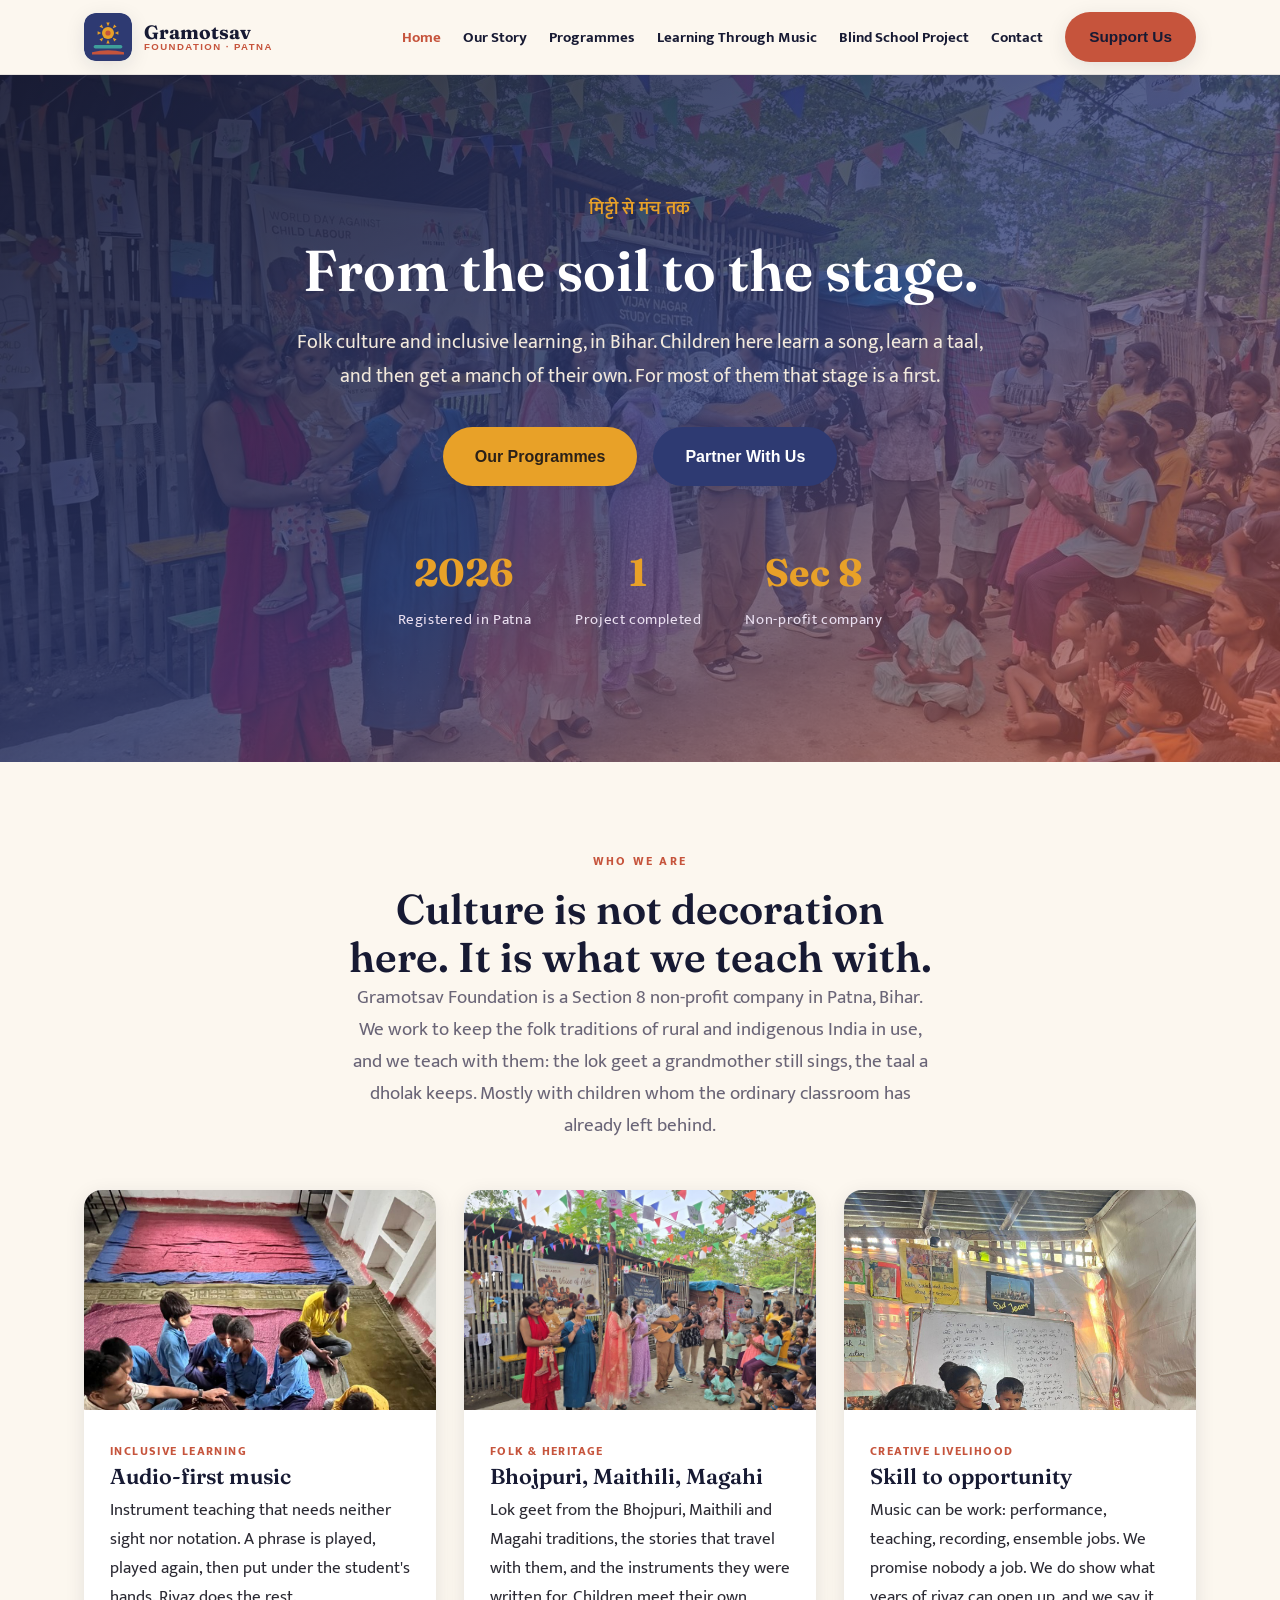
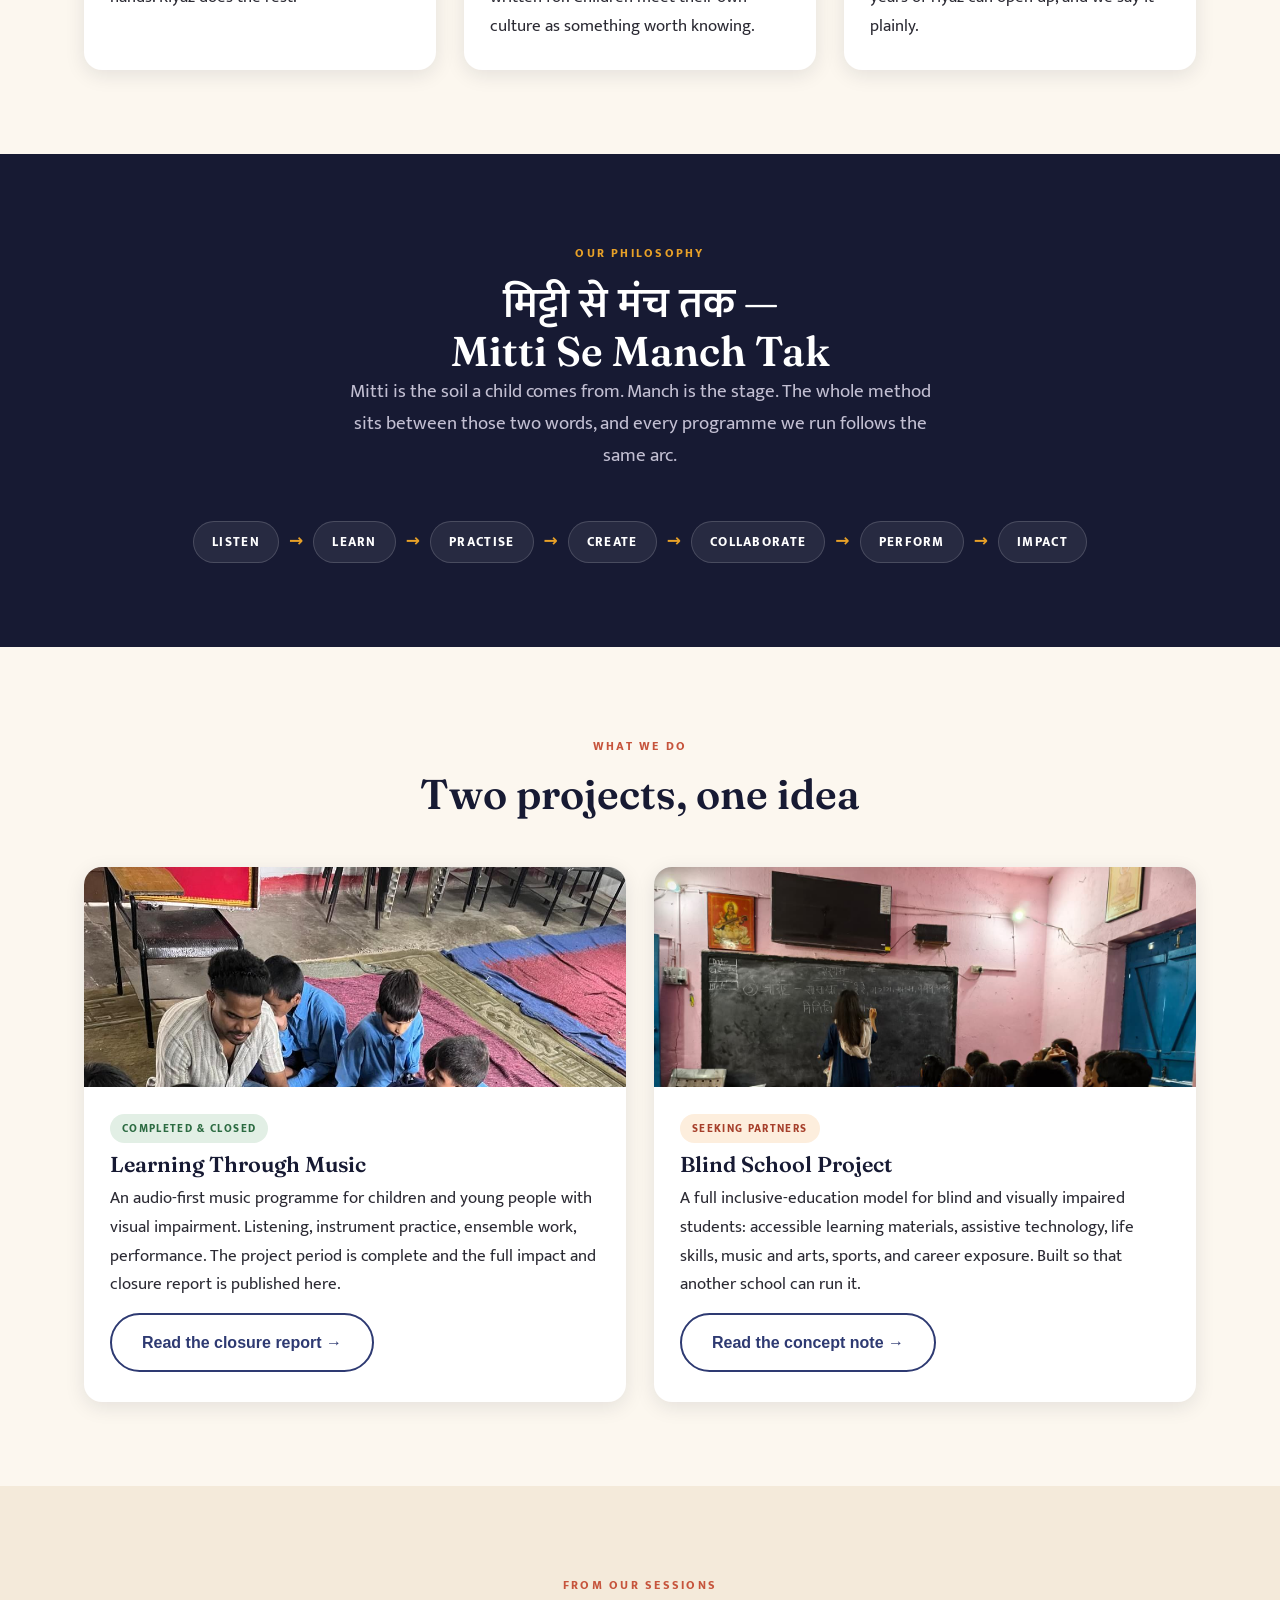
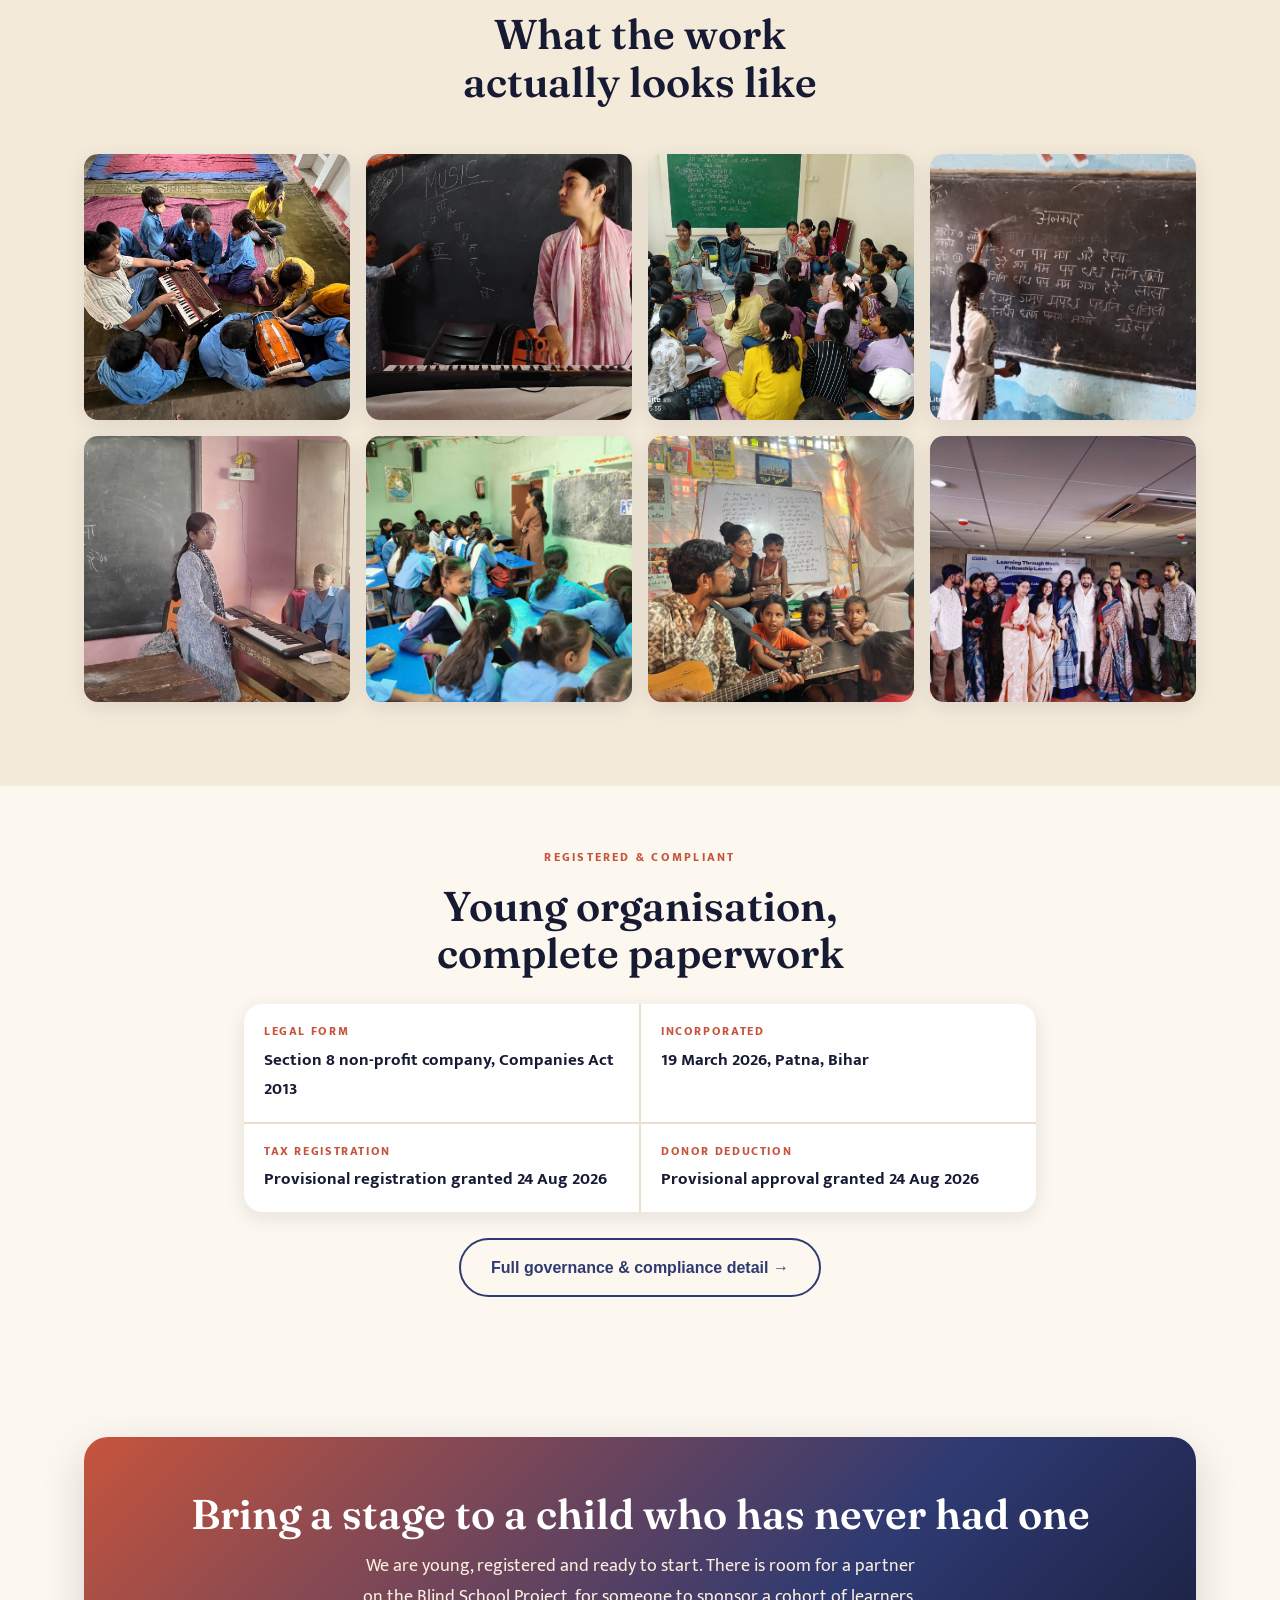
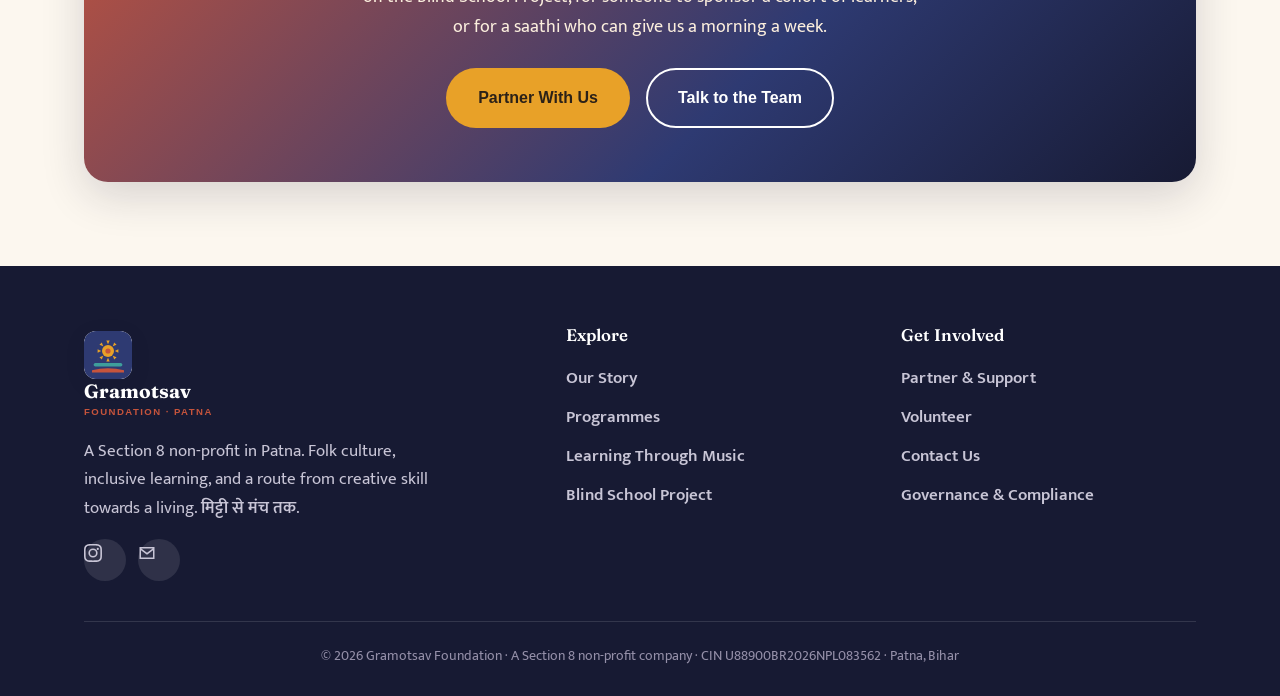
==== commit 52023b26: "Rewrite site and materials in a grounded bilingual voice; publish PAN and full address Voice (Task 2" ====
--- a/index.html
+++ b/index.html
@@ -41,7 +41,7 @@
   <div class="container">
     <span class="tagline-hi">मिट्टी से मंच तक</span>
     <h1>From the soil to the stage.</h1>
-    <p>Gramotsav Foundation works where folk culture meets inclusive learning &mdash; helping children in Bihar discover music, find their voice, and stand on a stage that was never built for them.</p>
+    <p>Folk culture and inclusive learning, in Bihar. Children here learn a song, learn a taal, and then get a manch of their own. For most of them that stage is a first.</p>
     <div class="btn-row">
       <a href="programmes.html" class="btn btn--light">Our Programmes</a>
       <a href="support.html" class="btn btn--green">Partner With Us</a>
@@ -58,8 +58,8 @@
 <section class="section">
   <div class="container section-head">
     <span class="eyebrow">Who We Are</span>
-    <h2>Culture is not decoration. It is how a child learns to be heard.</h2>
-    <p class="lead mx-auto">Gramotsav Foundation is a Section 8 non-profit company based in Patna, Bihar. We preserve and carry forward the folk traditions of rural and indigenous India, and we use those traditions as a living medium for learning, confidence and dignity &mdash; especially for children whom conventional classrooms leave behind.</p>
+    <h2>Culture is not decoration here. It is what we teach with.</h2>
+    <p class="lead mx-auto">Gramotsav Foundation is a Section 8 non-profit company in Patna, Bihar. We work to keep the folk traditions of rural and indigenous India in use, and we teach with them: the lok geet a grandmother still sings, the taal a dholak keeps. Mostly with children whom the ordinary classroom has already left behind.</p>
   </div>
   <div class="container">
     <div class="grid grid-3">
@@ -68,7 +68,7 @@
         <div class="card-body">
           <span class="card-tag">Inclusive Learning</span>
           <h3>Audio-first music</h3>
-          <p>Instrument teaching that does not depend on sight or notation &mdash; built on listening, demonstration, rhythm, repetition and hands-on practice.</p>
+          <p>Instrument teaching that needs neither sight nor notation. A phrase is played, played again, then put under the student's hands. Riyaz does the rest.</p>
         </div>
       </div>
       <div class="card">
@@ -76,7 +76,7 @@
         <div class="card-body">
           <span class="card-tag">Folk &amp; Heritage</span>
           <h3>Bhojpuri, Maithili, Magahi</h3>
-          <p>Regional song, oral storytelling and traditional instruments brought back into the room, so children learn their own culture as something to be proud of.</p>
+          <p>Lok geet from the Bhojpuri, Maithili and Magahi traditions, the stories that travel with them, and the instruments they were written for. Children meet their own culture as something worth knowing.</p>
         </div>
       </div>
       <div class="card">
@@ -84,7 +84,7 @@
         <div class="card-body">
           <span class="card-tag">Creative Livelihood</span>
           <h3>Skill to opportunity</h3>
-          <p>We introduce music as a possible pathway &mdash; performance, teaching, recording, ensemble work &mdash; not a promise of a job, but an honest view of what practice can open.</p>
+          <p>Music can be work: performance, teaching, recording, ensemble jobs. We promise nobody a job. We do show what years of riyaz can open up, and we say it plainly.</p>
         </div>
       </div>
     </div>
@@ -96,7 +96,7 @@
   <div class="container section-head">
     <span class="eyebrow">Our Philosophy</span>
     <h2><span class="devnagri">मिट्टी से मंच तक</span> &mdash; Mitti Se Manch Tak</h2>
-    <p class="lead mx-auto">The journey from a learner's own roots and first encounter with music, to the confidence of standing on a stage. Every programme we design follows the same arc.</p>
+    <p class="lead mx-auto">Mitti is the soil a child comes from. Manch is the stage. The whole method sits between those two words, and every programme we run follows the same arc.</p>
   </div>
   <div class="container">
 <div class="journey">
@@ -119,7 +119,7 @@
         <div class="card-body">
           <span class="pill pill--done">Completed &amp; closed</span>
           <h3>Learning Through Music</h3>
-          <p>An audio-first music programme for children and young people with visual impairment &mdash; listening, instrument practice, ensemble work and performance. The project period is complete and its full impact and closure report is published here.</p>
+          <p>An audio-first music programme for children and young people with visual impairment. Listening, instrument practice, ensemble work, performance. The project period is complete and the full impact and closure report is published here.</p>
           <a href="learning-through-music.html" class="btn btn--ghost" style="margin-top:14px;">Read the closure report &rarr;</a>
         </div>
       </div>
@@ -128,7 +128,7 @@
         <div class="card-body">
           <span class="pill pill--open">Seeking partners</span>
           <h3>Blind School Project</h3>
-          <p>A comprehensive inclusive-education model: accessible learning materials, assistive technology, life skills, music and arts, sports and career exposure for blind and visually impaired students &mdash; designed to be replicable.</p>
+          <p>A full inclusive-education model for blind and visually impaired students: accessible learning materials, assistive technology, life skills, music and arts, sports, and career exposure. Built so that another school can run it.</p>
           <a href="blind-school-project.html" class="btn btn--ghost" style="margin-top:14px;">Read the concept note &rarr;</a>
         </div>
       </div>
@@ -179,7 +179,7 @@
   <div class="container">
     <div class="cta-band">
       <h2>Bring a stage to a child who has never had one</h2>
-      <p>Gramotsav is young, registered and ready to run. Partner with us on the Blind School Project, support a music cohort, or lend your skills as a volunteer.</p>
+      <p>We are young, registered and ready to start. There is room for a partner on the Blind School Project, for someone to sponsor a cohort of learners, or for a saathi who can give us a morning a week.</p>
       <div class="btn-row center">
         <a href="support.html" class="btn btn--light">Partner With Us</a>
         <a href="contact.html" class="btn btn--ghost" style="border-color:#fff;color:#fff;">Talk to the Team</a>
@@ -196,7 +196,7 @@
           <img class="brand-logo" src="logo.svg" alt="Gramotsav Foundation logo" />
           <span class="brand-name" style="color:#fff;">Gramotsav<span>Foundation · Patna</span></span>
         </a>
-        <p style="max-width:36ch;">A Patna-based Section 8 non-profit working at the meeting point of folk culture, inclusive education and creative livelihood &mdash; <span class="devnagri">मिट्टी से मंच तक</span>.</p>
+        <p style="max-width:36ch;">A Section 8 non-profit in Patna. Folk culture, inclusive learning, and a route from creative skill towards a living. <span class="devnagri">मिट्टी से मंच तक</span>.</p>
         <div class="socials">
           <a class="social-btn" href="https://www.instagram.com/gramotsavfoundation/" target="_blank" rel="noopener" aria-label="Instagram"><svg viewBox="0 0 24 24" aria-hidden="true"><path d="M12 2.16c3.2 0 3.58.01 4.85.07 1.17.05 1.8.25 2.23.41.56.22.96.48 1.38.9.42.42.68.82.9 1.38.16.42.36 1.06.41 2.23.06 1.27.07 1.65.07 4.85s-.01 3.58-.07 4.85c-.05 1.17-.25 1.8-.41 2.23-.22.56-.48.96-.9 1.38-.42.42-.82.68-1.38.9-.42.16-1.06.36-2.23.41-1.27.06-1.65.07-4.85.07s-3.58-.01-4.85-.07c-1.17-.05-1.8-.25-2.23-.41a3.7 3.7 0 0 1-1.38-.9 3.7 3.7 0 0 1-.9-1.38c-.16-.42-.36-1.06-.41-2.23C2.17 15.58 2.16 15.2 2.16 12s.01-3.58.07-4.85c.05-1.17.25-1.8.41-2.23.22-.56.48-.96.9-1.38.42-.42.82-.68 1.38-.9.42-.16 1.06-.36 2.23-.41C8.42 2.17 8.8 2.16 12 2.16ZM12 0C8.74 0 8.33.01 7.05.07 5.78.13 4.9.33 4.14.63c-.79.3-1.46.72-2.13 1.38C1.35 2.68.93 3.35.63 4.14.33 4.9.13 5.78.07 7.05.01 8.33 0 8.74 0 12s.01 3.67.07 4.95c.06 1.27.26 2.15.56 2.91.3.79.72 1.46 1.38 2.13.67.66 1.34 1.08 2.13 1.38.76.3 1.64.5 2.91.56C8.33 23.99 8.74 24 12 24s3.67-.01 4.95-.07c1.27-.06 2.15-.26 2.91-.56a5.9 5.9 0 0 0 2.13-1.38 5.9 5.9 0 0 0 1.38-2.13c.3-.76.5-1.64.56-2.91.06-1.28.07-1.69.07-4.95s-.01-3.67-.07-4.95c-.06-1.27-.26-2.15-.56-2.91a5.9 5.9 0 0 0-1.38-2.13A5.9 5.9 0 0 0 19.86.63c-.76-.3-1.64-.5-2.91-.56C15.67.01 15.26 0 12 0Zm0 5.84a6.16 6.16 0 1 0 0 12.32 6.16 6.16 0 0 0 0-12.32ZM12 16a4 4 0 1 1 0-8 4 4 0 0 1 0 8Zm6.41-10.85a1.44 1.44 0 1 0 0 2.88 1.44 1.44 0 0 0 0-2.88Z"/></svg></a>
           <a class="social-btn" href="mailto:gramotsavfoundation@gmail.com" aria-label="Email"><svg viewBox="0 0 24 24" aria-hidden="true"><path d="M2 4h20v16H2V4Zm2.4 2L12 11.6 19.6 6H4.4ZM20 8.3l-8 5.9-8-5.9V18h16V8.3Z"/></svg></a>
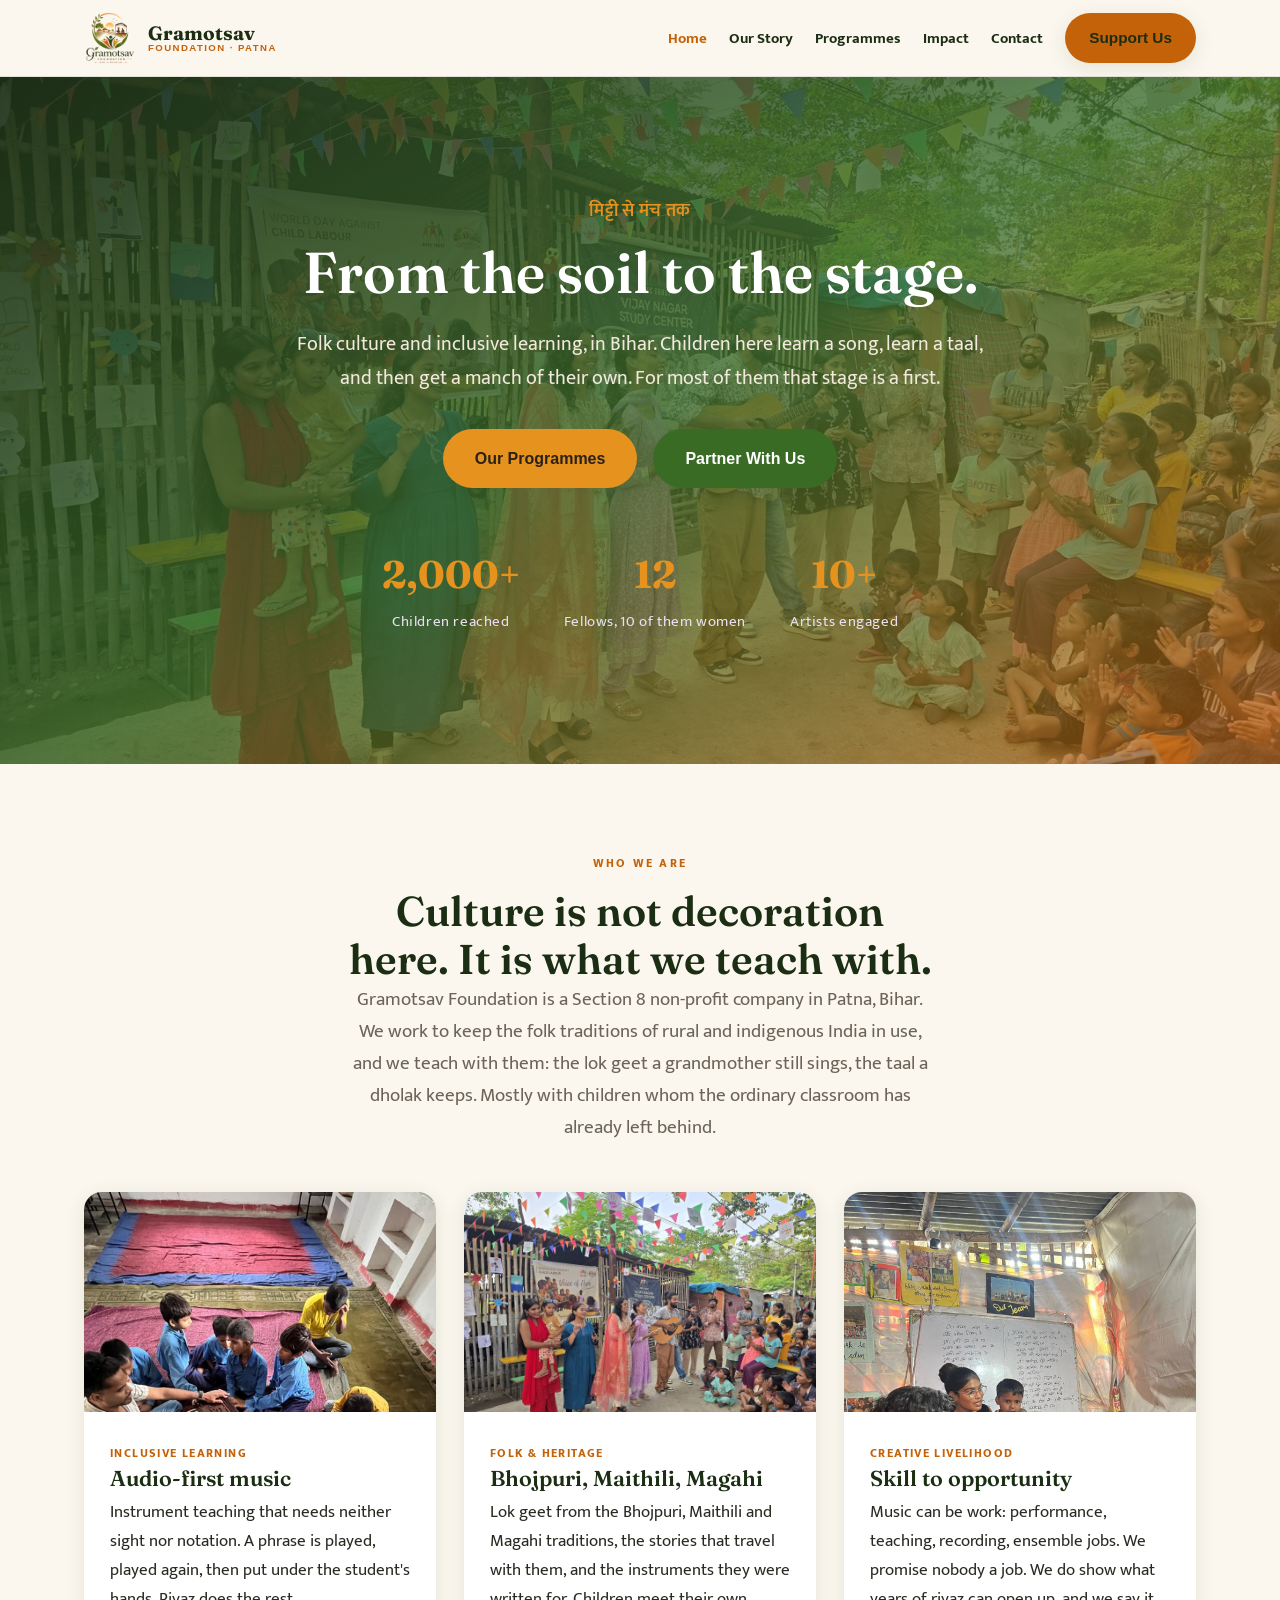
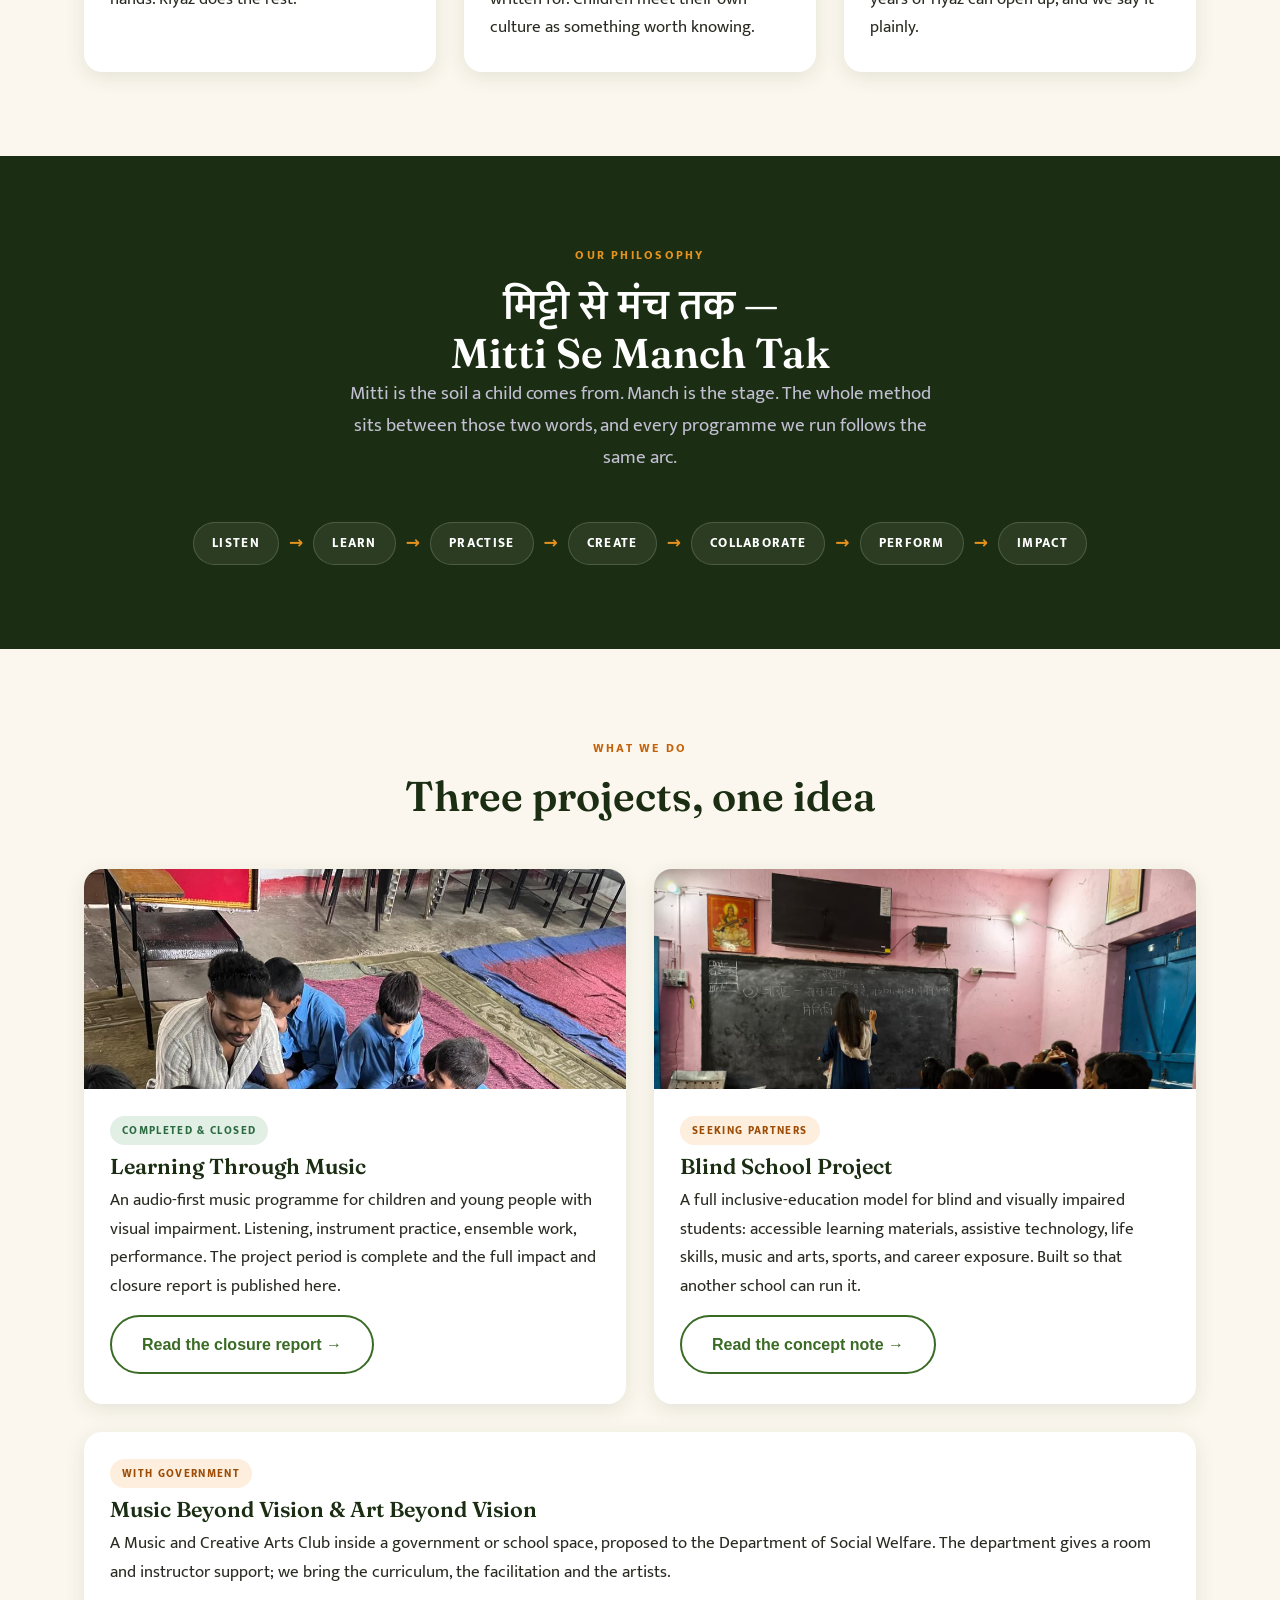
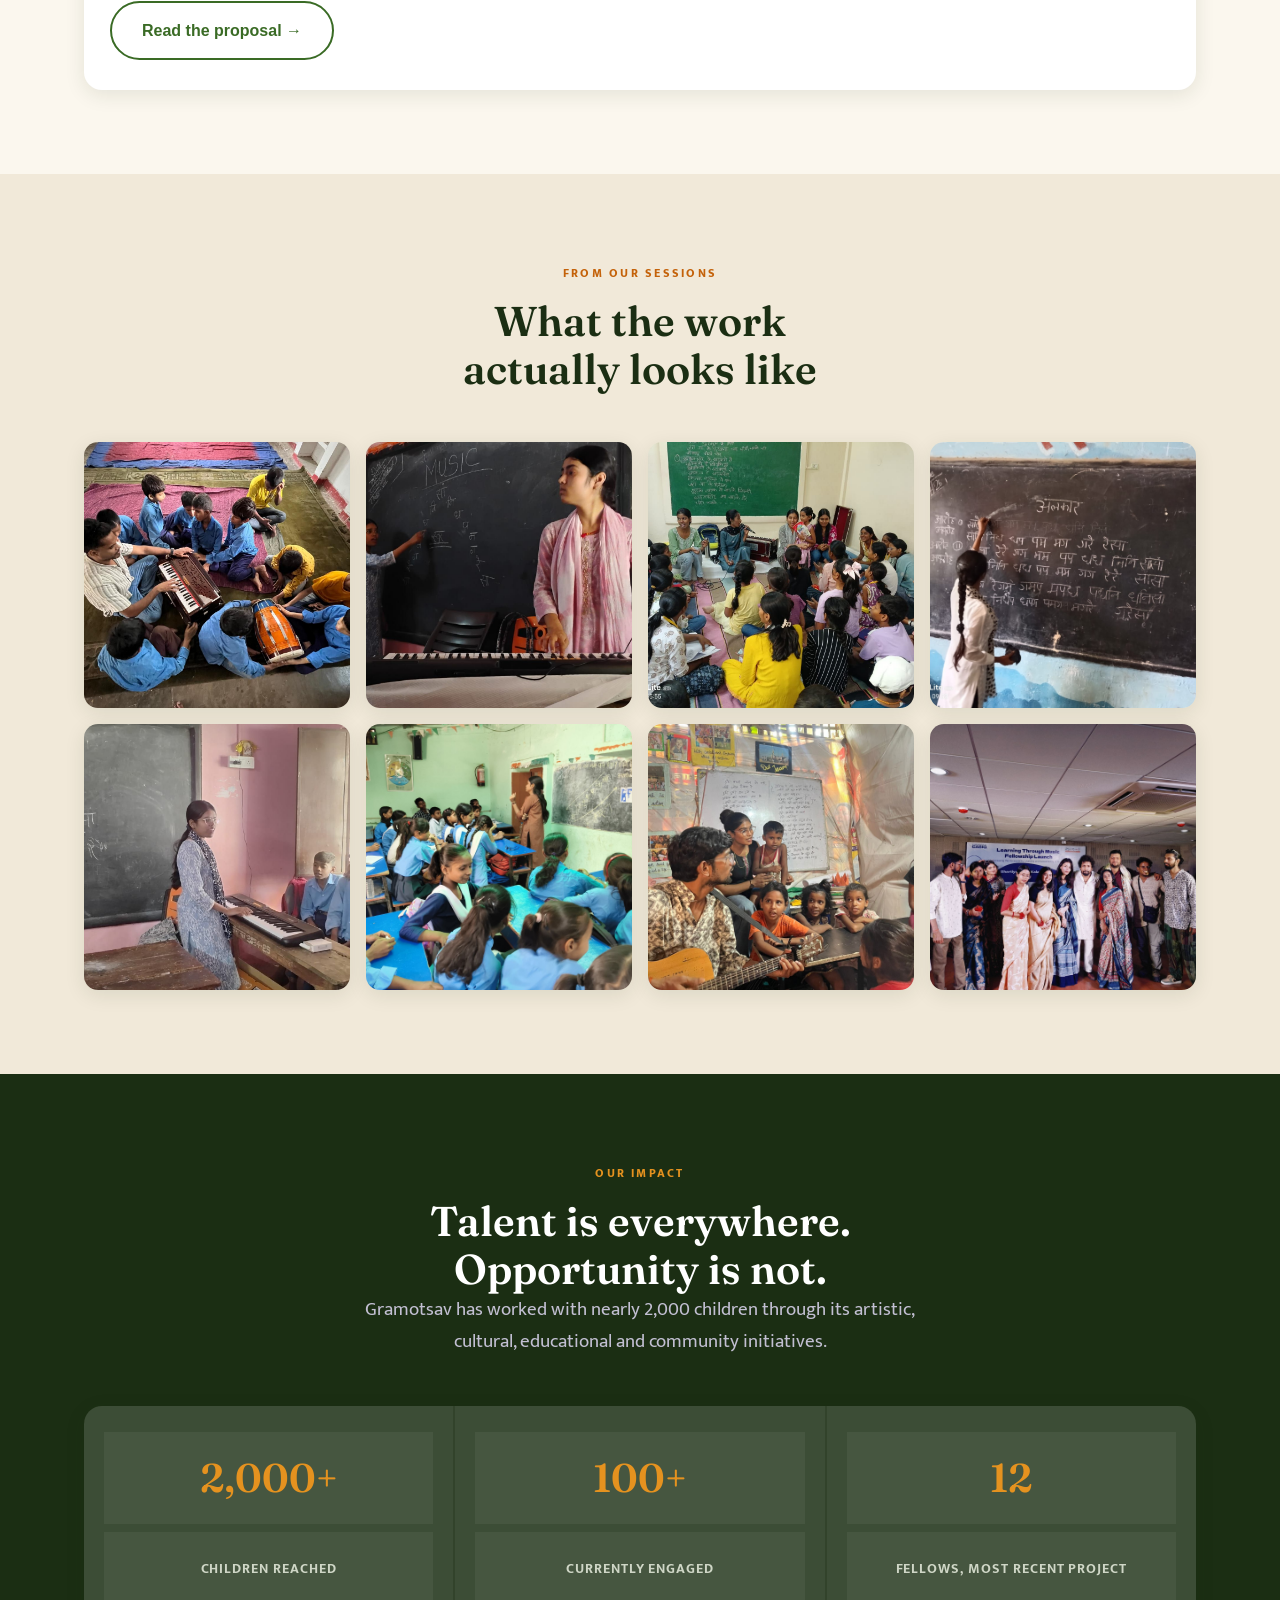
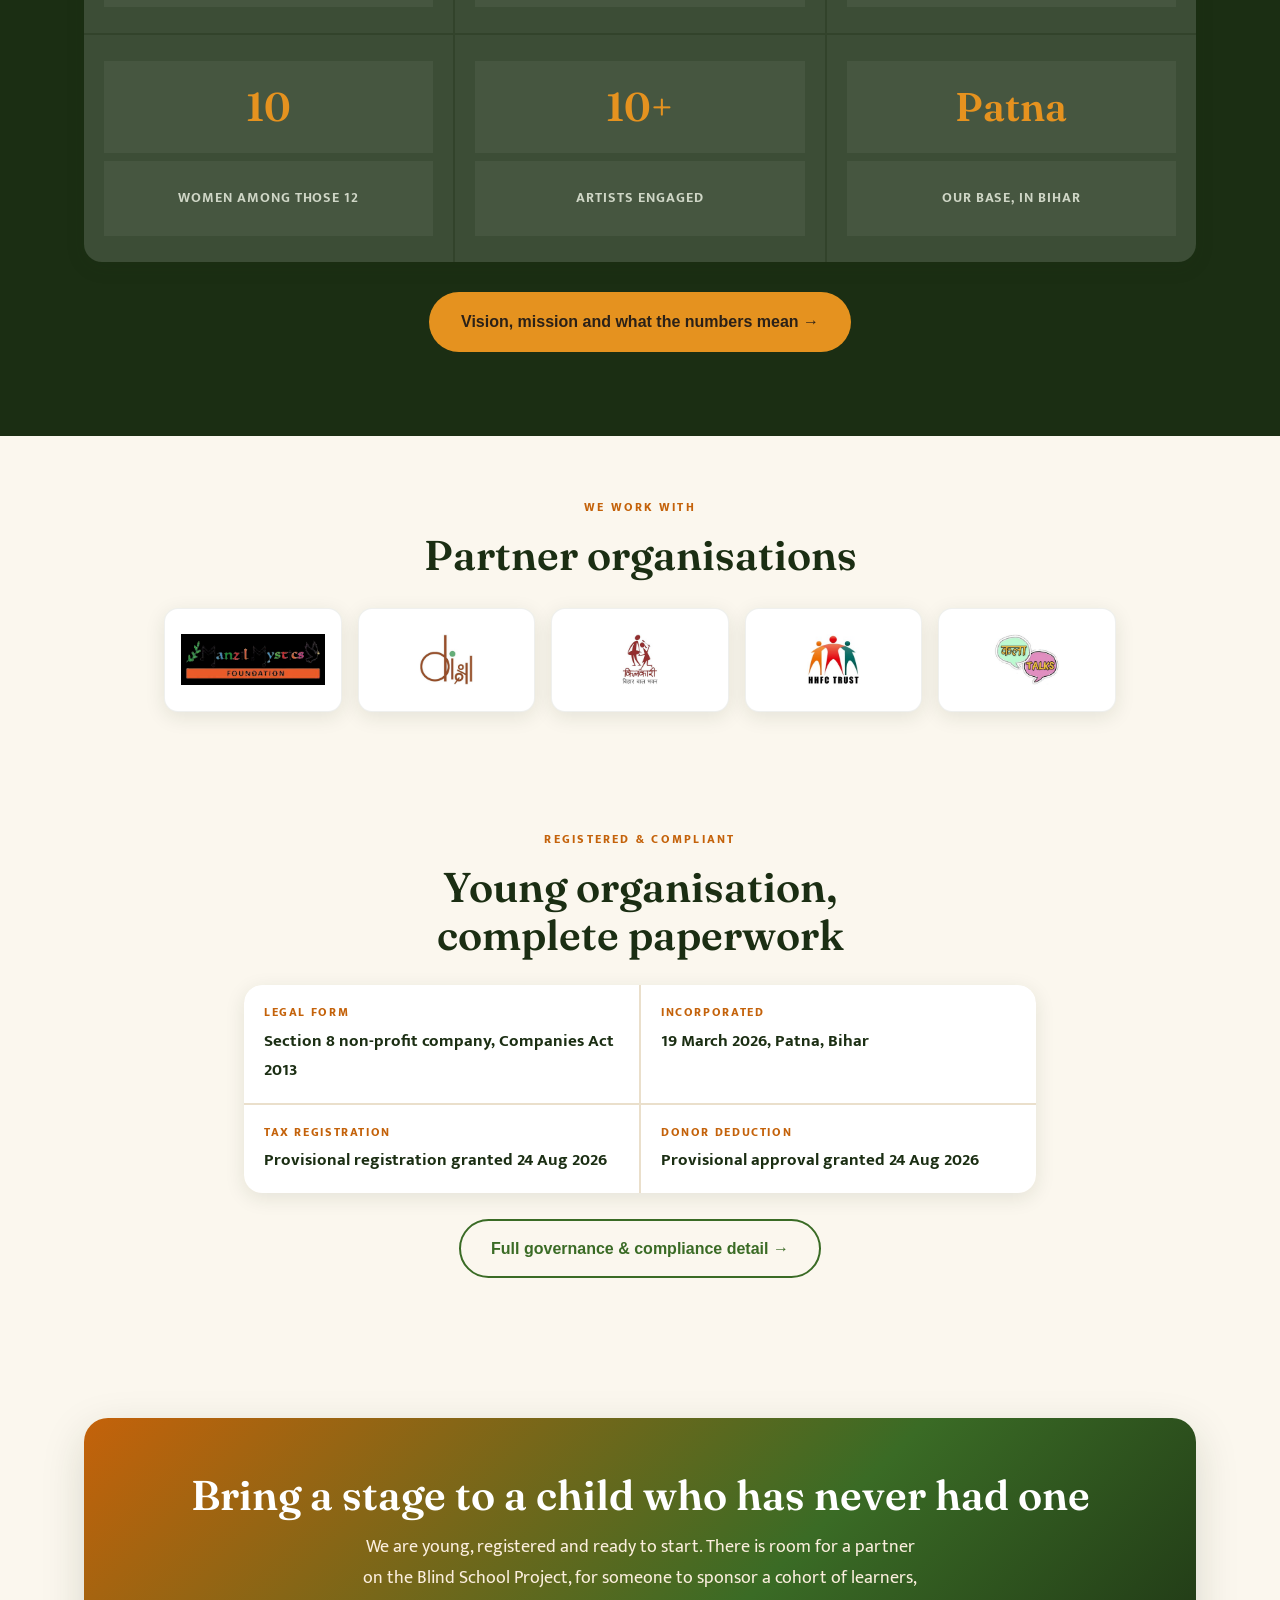
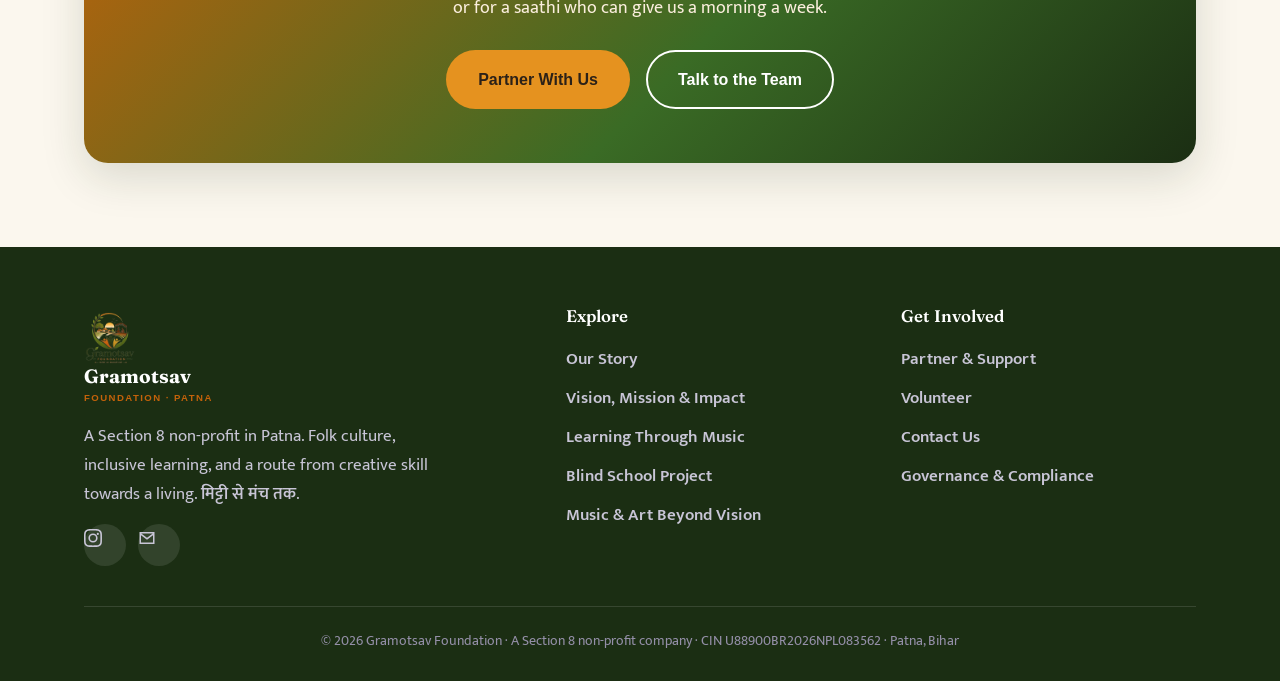
==== commit 24d16b2f: "Real logo, vision/mission, reach figures, partners and a third programme Second round of material fr" ====
--- a/index.html
+++ b/index.html
@@ -9,7 +9,7 @@
 <meta property="og:description" content="Gramotsav Foundation is a Patna-based Section 8 non-profit using folk culture, music and the arts to build confidence, inclusion and creative livelihoods in Bihar. Mitti Se Manch Tak." />
 <meta property="og:type" content="website" />
 <meta property="og:image" content="logo.png" />
-<link rel="icon" href="logo.svg" type="image/svg+xml" />
+<link rel="icon" href="logo.png" type="image/png" />
 <link rel="apple-touch-icon" href="logo.png" />
 <link rel="preconnect" href="https://fonts.googleapis.com">
 <link rel="preconnect" href="https://fonts.gstatic.com" crossorigin>
@@ -21,7 +21,7 @@
 <header class="site-header">
   <nav class="nav">
     <a class="brand" href="index.html">
-      <img class="brand-logo" src="logo.svg" alt="Gramotsav Foundation logo" />
+      <img class="brand-logo" src="logo.png" alt="Gramotsav Foundation logo" />
       <span class="brand-name">Gramotsav<span>Foundation · Patna</span></span>
     </a>
     <button class="nav-toggle" aria-label="Menu" aria-expanded="false">&#9776;</button>
@@ -29,8 +29,7 @@
       <li><a href="index.html" class="active">Home</a></li>
       <li><a href="our-story.html">Our Story</a></li>
       <li><a href="programmes.html">Programmes</a></li>
-      <li><a href="learning-through-music.html">Learning Through Music</a></li>
-      <li><a href="blind-school-project.html">Blind School Project</a></li>
+      <li><a href="impact.html">Impact</a></li>
       <li><a href="contact.html">Contact</a></li>
       <li><a href="support.html" class="btn btn--primary nav-cta">Support Us</a></li>
     </ul>
@@ -47,9 +46,9 @@
       <a href="support.html" class="btn btn--green">Partner With Us</a>
     </div>
     <div class="hero-stats">
-      <div class="hero-stat"><b>2026</b><span>Registered in Patna</span></div>
-      <div class="hero-stat"><b>1</b><span>Project completed</span></div>
-      <div class="hero-stat"><b>Sec&nbsp;8</b><span>Non-profit company</span></div>
+      <div class="hero-stat"><b>2,000+</b><span>Children reached</span></div>
+      <div class="hero-stat"><b>12</b><span>Fellows, 10 of them women</span></div>
+      <div class="hero-stat"><b>10+</b><span>Artists engaged</span></div>
     </div>
   </div>
 </section>
@@ -110,7 +109,7 @@
 <section class="section">
   <div class="container section-head">
     <span class="eyebrow">What We Do</span>
-    <h2>Two projects, one idea</h2>
+    <h2>Three projects, one idea</h2>
   </div>
   <div class="container">
     <div class="grid grid-2">
@@ -130,6 +129,16 @@
           <h3>Blind School Project</h3>
           <p>A full inclusive-education model for blind and visually impaired students: accessible learning materials, assistive technology, life skills, music and arts, sports, and career exposure. Built so that another school can run it.</p>
           <a href="blind-school-project.html" class="btn btn--ghost" style="margin-top:14px;">Read the concept note &rarr;</a>
+        </div>
+      </div>
+    </div>
+    <div class="grid" style="margin-top:28px;">
+      <div class="card">
+        <div class="card-body">
+          <span class="pill pill--open">With government</span>
+          <h3>Music Beyond Vision &amp; Art Beyond Vision</h3>
+          <p>A Music and Creative Arts Club inside a government or school space, proposed to the Department of Social Welfare. The department gives a room and instructor support; we bring the curriculum, the facilitation and the artists.</p>
+          <a href="music-beyond-vision.html" class="btn btn--ghost" style="margin-top:14px;">Read the proposal &rarr;</a>
         </div>
       </div>
     </div>
@@ -156,6 +165,45 @@
   </div>
 </section>
 
+<!-- IMPACT -->
+<section class="section section--navy">
+  <div class="container section-head">
+    <span class="eyebrow">Our Impact</span>
+    <h2>Talent is everywhere. Opportunity is not.</h2>
+    <p class="lead mx-auto">Gramotsav has worked with nearly 2,000 children through its artistic, cultural, educational and community initiatives.</p>
+  </div>
+  <div class="container">
+    <div class="impact">
+      <div><div class="n">2,000+</div><div class="l">Children reached</div></div>
+      <div><div class="n">100+</div><div class="l">Currently engaged</div></div>
+      <div><div class="n">12</div><div class="l">Fellows, most recent project</div></div>
+      <div><div class="n">10</div><div class="l">Women among those 12</div></div>
+      <div><div class="n">10+</div><div class="l">Artists engaged</div></div>
+      <div><div class="n">Patna</div><div class="l">Our base, in Bihar</div></div>
+    </div>
+    <div class="btn-row center" style="margin-top:30px;">
+      <a href="impact.html" class="btn btn--light">Vision, mission and what the numbers mean &rarr;</a>
+    </div>
+  </div>
+</section>
+
+<!-- PARTNERS -->
+<section class="section section--tight">
+  <div class="container section-head" style="margin-bottom:28px;">
+    <span class="eyebrow">We Work With</span>
+    <h2>Partner organisations</h2>
+  </div>
+  <div class="container" style="max-width:1000px;">
+    <div class="partners">
+      <span><img src="img/partners/manzil-mystics.png" alt="Manzil Mystics Foundation" loading="lazy" /></span>
+      <span><img src="img/partners/diksha.png" alt="Diksha Foundation" loading="lazy" /></span>
+      <span><img src="img/partners/kilkari.png" alt="Kilkari Bihar Bal Bhavan" loading="lazy" /></span>
+      <span><img src="img/partners/hhfc-trust.png" alt="HHFC Trust" loading="lazy" /></span>
+      <span><img src="img/partners/kala-talks.png" alt="Kala Talks" loading="lazy" /></span>
+    </div>
+  </div>
+</section>
+
 <!-- REGISTRATION STRIP -->
 <section class="section section--tight">
   <div class="container section-head" style="margin-bottom:26px;">
@@ -193,7 +241,7 @@
     <div class="footer-grid">
       <div>
         <a class="brand" href="index.html" style="margin-bottom:14px;">
-          <img class="brand-logo" src="logo.svg" alt="Gramotsav Foundation logo" />
+          <img class="brand-logo" src="logo.png" alt="Gramotsav Foundation logo" />
           <span class="brand-name" style="color:#fff;">Gramotsav<span>Foundation · Patna</span></span>
         </a>
         <p style="max-width:36ch;">A Section 8 non-profit in Patna. Folk culture, inclusive learning, and a route from creative skill towards a living. <span class="devnagri">मिट्टी से मंच तक</span>.</p>
@@ -205,9 +253,10 @@
       <div>
         <h4>Explore</h4>
         <a href="our-story.html">Our Story</a>
-        <a href="programmes.html">Programmes</a>
+        <a href="impact.html">Vision, Mission &amp; Impact</a>
         <a href="learning-through-music.html">Learning Through Music</a>
         <a href="blind-school-project.html">Blind School Project</a>
+        <a href="music-beyond-vision.html">Music &amp; Art Beyond Vision</a>
       </div>
       <div>
         <h4>Get Involved</h4>
--- a/styles.css
+++ b/styles.css
@@ -1,36 +1,42 @@
 /* ==========================================================================
    GRAMOTSAV FOUNDATION — shared stylesheet
-   Palette: indigo night, marigold, terracotta and river-teal on warm cream.
-   Drawn from Indian folk-festival colour — the mitti (earth) and the manch (stage).
+   Palette read off the foundation logo: forest and olive green, marigold
+   orange, earth brown, on a warm cream ground.
    ========================================================================== */
 
 :root {
-  --indigo: #2E3A72;
-  --indigo-dark: #1F2750;
-  --night: #171A33;
-  --marigold: #E8A128;
-  --marigold-dark: #C9860F;
-  --terracotta: #C6543C;
-  --terracotta-dark: #A63F2B;
-  --teal: #3E9E9B;
-  --teal-deep: #2C7B79;
-  --bg: #FCF7EF;
-  --bg-deep: #F4EADA;
-  --ink: #2B2A33;
-  --muted: #6A6577;
+  --forest: #3A6B25;
+  --forest-dark: #24451A;
+  --night: #1B2E13;
+  --olive: #6B7A2A;
+  --orange: #C4620A;
+  --orange-light: #E5921F;
+  --orange-dark: #9C4C06;
+  --earth: #6B563C;
+  --bg: #FBF7EE;
+  --bg-deep: #F1E9D9;
+  --ink: #2A2A22;
+  --muted: #6A6558;
   --white: #ffffff;
-  --shadow: 0 14px 44px rgba(23, 26, 51, 0.16);
-  --shadow-sm: 0 5px 20px rgba(23, 26, 51, 0.10);
+  --shadow: 0 14px 44px rgba(27, 46, 19, 0.15);
+  --shadow-sm: 0 5px 20px rgba(27, 46, 19, 0.10);
   --radius: 18px;
   --maxw: 1160px;
 
   /* aliases so inherited rules keep working */
-  --blue: var(--indigo);
-  --blue-dark: var(--indigo-dark);
+  --blue: var(--forest);
+  --blue-dark: var(--forest-dark);
   --navy: var(--night);
-  --magenta: var(--terracotta);
-  --magenta-dark: var(--terracotta-dark);
-  --purple: var(--indigo);
+  --magenta: var(--orange);
+  --magenta-dark: var(--orange-dark);
+  --purple: var(--olive);
+  --indigo: var(--forest);
+  --marigold: var(--orange-light);
+  --terracotta: var(--orange);
+  --terracotta-dark: var(--orange-dark);
+  --teal: var(--olive);
+  --teal-deep: var(--forest);
+  --indigo-dark: var(--forest-dark);
 }
 
 * { margin: 0; padding: 0; box-sizing: border-box; }
@@ -104,13 +110,13 @@
 /* ---------- Header / Nav ---------- */
 .site-header {
   position: sticky; top: 0; z-index: 50;
-  background: rgba(252, 247, 239, 0.93); backdrop-filter: blur(10px);
-  border-bottom: 1px solid rgba(23,26,51,0.09);
+  background: rgba(251, 247, 238, 0.93); backdrop-filter: blur(10px);
+  border-bottom: 1px solid rgba(27,46,19,0.10);
 }
 .nav { display: flex; align-items: center; justify-content: space-between;
   padding: 12px 24px; max-width: var(--maxw); margin: 0 auto; }
 .brand { display: flex; align-items: center; gap: 12px; }
-.brand-logo { width: 48px; height: 48px; border-radius: 12px; box-shadow: var(--shadow-sm); background:#fff; }
+.brand-logo { width: 52px; height: 52px; border-radius: 0; box-shadow: none; background: transparent; }
 .brand-name { font-family: 'Fraunces', serif; font-weight: 700; font-size: 1.2rem; color: var(--navy); line-height: 1.05; }
 .brand-name span { display: block; font-family: 'Nunito Sans', sans-serif; font-weight: 700; font-size: 0.6rem; letter-spacing: 0.15em; text-transform: uppercase; color: var(--magenta); }
 
@@ -125,7 +131,7 @@
   position: relative; color: #fff; text-align: center;
   padding: 118px 24px 128px; overflow: hidden;
   background:
-    linear-gradient(150deg, rgba(23,26,51,0.90), rgba(46,58,114,0.78) 52%, rgba(198,84,60,0.62)),
+    linear-gradient(150deg, rgba(27,46,19,0.90), rgba(58,107,37,0.76) 50%, rgba(196,98,10,0.60)),
     url('img/community-event.jpg') center/cover no-repeat;
 }
 .hero h1 { color: #fff; max-width: 20ch; margin: 0 auto 20px; text-wrap: balance; }
@@ -136,7 +142,7 @@
 .hero-stat span { font-size: 0.95rem; letter-spacing: 0.04em; color: #eadff0; }
 
 /* ---------- Page banner ---------- */
-.page-banner { background: linear-gradient(140deg, var(--night), var(--indigo) 55%, var(--terracotta)); color: #fff; text-align: center; padding: 74px 24px; }
+.page-banner { background: linear-gradient(140deg, var(--night), var(--forest) 55%, var(--orange)); color: #fff; text-align: center; padding: 74px 24px; }
 .page-banner h1 { color: #fff; margin-bottom: 12px; }
 .page-banner p { color: #ded9ea; max-width: 54ch; margin: 0 auto; font-size: 1.12rem; }
 
@@ -214,7 +220,7 @@
   font-weight: 800; display: grid; place-items: center; font-size: 1.2rem; }
 
 /* ---------- CTA band ---------- */
-.cta-band { background: linear-gradient(135deg, var(--terracotta), var(--indigo) 62%, var(--night));
+.cta-band { background: linear-gradient(135deg, var(--orange), var(--forest) 58%, var(--night));
   color: #fff; text-align: center; border-radius: 24px; padding: 54px 30px; box-shadow: var(--shadow); }
 .cta-band h2 { color: #fff; margin-bottom: 12px; }
 .cta-band p { max-width: 56ch; margin: 0 auto 26px; color: #fbeedd; font-size: 1.12rem; }
@@ -376,3 +382,48 @@
 
 /* Prose headings should not balance-wrap (long body headings read better ragged) */
 .prose h2, .prose h3, table.tbl th { text-wrap: initial; }
+
+
+/* ---------- Impact figures ---------- */
+.impact { display: grid; grid-template-columns: repeat(3,1fr); gap: 2px; background: var(--bg-deep);
+  border-radius: var(--radius); overflow: hidden; box-shadow: var(--shadow-sm); }
+.impact div { background:#fff; padding: 26px 20px; text-align:center; }
+.impact .n { font-family:'Fraunces',serif; font-size: 2.5rem; line-height:1; color: var(--forest); font-weight:600; }
+.impact .l { font-size:.85rem; font-weight:700; color: var(--muted); margin-top:8px;
+  text-transform:uppercase; letter-spacing:.07em; }
+.section--navy .impact { background: rgba(255,255,255,.10); }
+.section--navy .impact div { background: rgba(255,255,255,.05); }
+.section--navy .impact .n { color: var(--orange-light); }
+.section--navy .impact .l { color:#cfd6c6; }
+@media (max-width:760px){ .impact { grid-template-columns: repeat(2,1fr); } }
+@media (max-width:420px){ .impact { grid-template-columns: 1fr; } }
+
+/* ---------- Focus areas (numbered — the profile numbers them 01–05) ---- */
+.focus { display:grid; gap:2px; background: var(--bg-deep); border-radius: var(--radius);
+  overflow:hidden; box-shadow: var(--shadow-sm); }
+.focus article { background:#fff; padding: 26px 28px; display:grid;
+  grid-template-columns: 62px 1fr; gap: 18px; align-items:start; }
+.focus .num { font-family:'Fraunces',serif; font-size:1.5rem; color: var(--orange);
+  border-right:2px solid var(--bg-deep); padding-right:18px; }
+.focus h3 { margin-bottom:6px; }
+.focus p { color: var(--muted); }
+@media (max-width:600px){ .focus article { grid-template-columns:1fr; gap:6px; }
+  .focus .num { border-right:0; padding-right:0; } }
+
+/* ---------- Partner logos ---------- */
+.partners { display:grid; grid-template-columns: repeat(5,1fr); gap:16px; align-items:stretch; }
+.partners a, .partners span { display:grid; place-items:center; background:#fff; border-radius:14px;
+  padding:16px; box-shadow: var(--shadow-sm); border:1px solid rgba(27,46,19,.07); min-height:104px; }
+.partners img { max-height:70px; width:auto; object-fit:contain; }
+@media (max-width:880px){ .partners { grid-template-columns: repeat(3,1fr); } }
+@media (max-width:520px){ .partners { grid-template-columns: repeat(2,1fr); } }
+
+/* ---------- Vision / mission split ---------- */
+.vm { display:grid; grid-template-columns: 1fr 1fr; gap:24px; }
+.vm > div { background:#fff; border-radius: var(--radius); padding:32px 34px; box-shadow: var(--shadow-sm);
+  border-top: 4px solid var(--orange); }
+.vm > div:last-child { border-top-color: var(--forest); }
+.vm h3 { font-size:1.35rem; margin-bottom:10px; }
+.vm ul { margin: 12px 0 0 20px; color: var(--muted); }
+.vm li { margin-bottom:7px; }
+@media (max-width:820px){ .vm { grid-template-columns:1fr; } }
